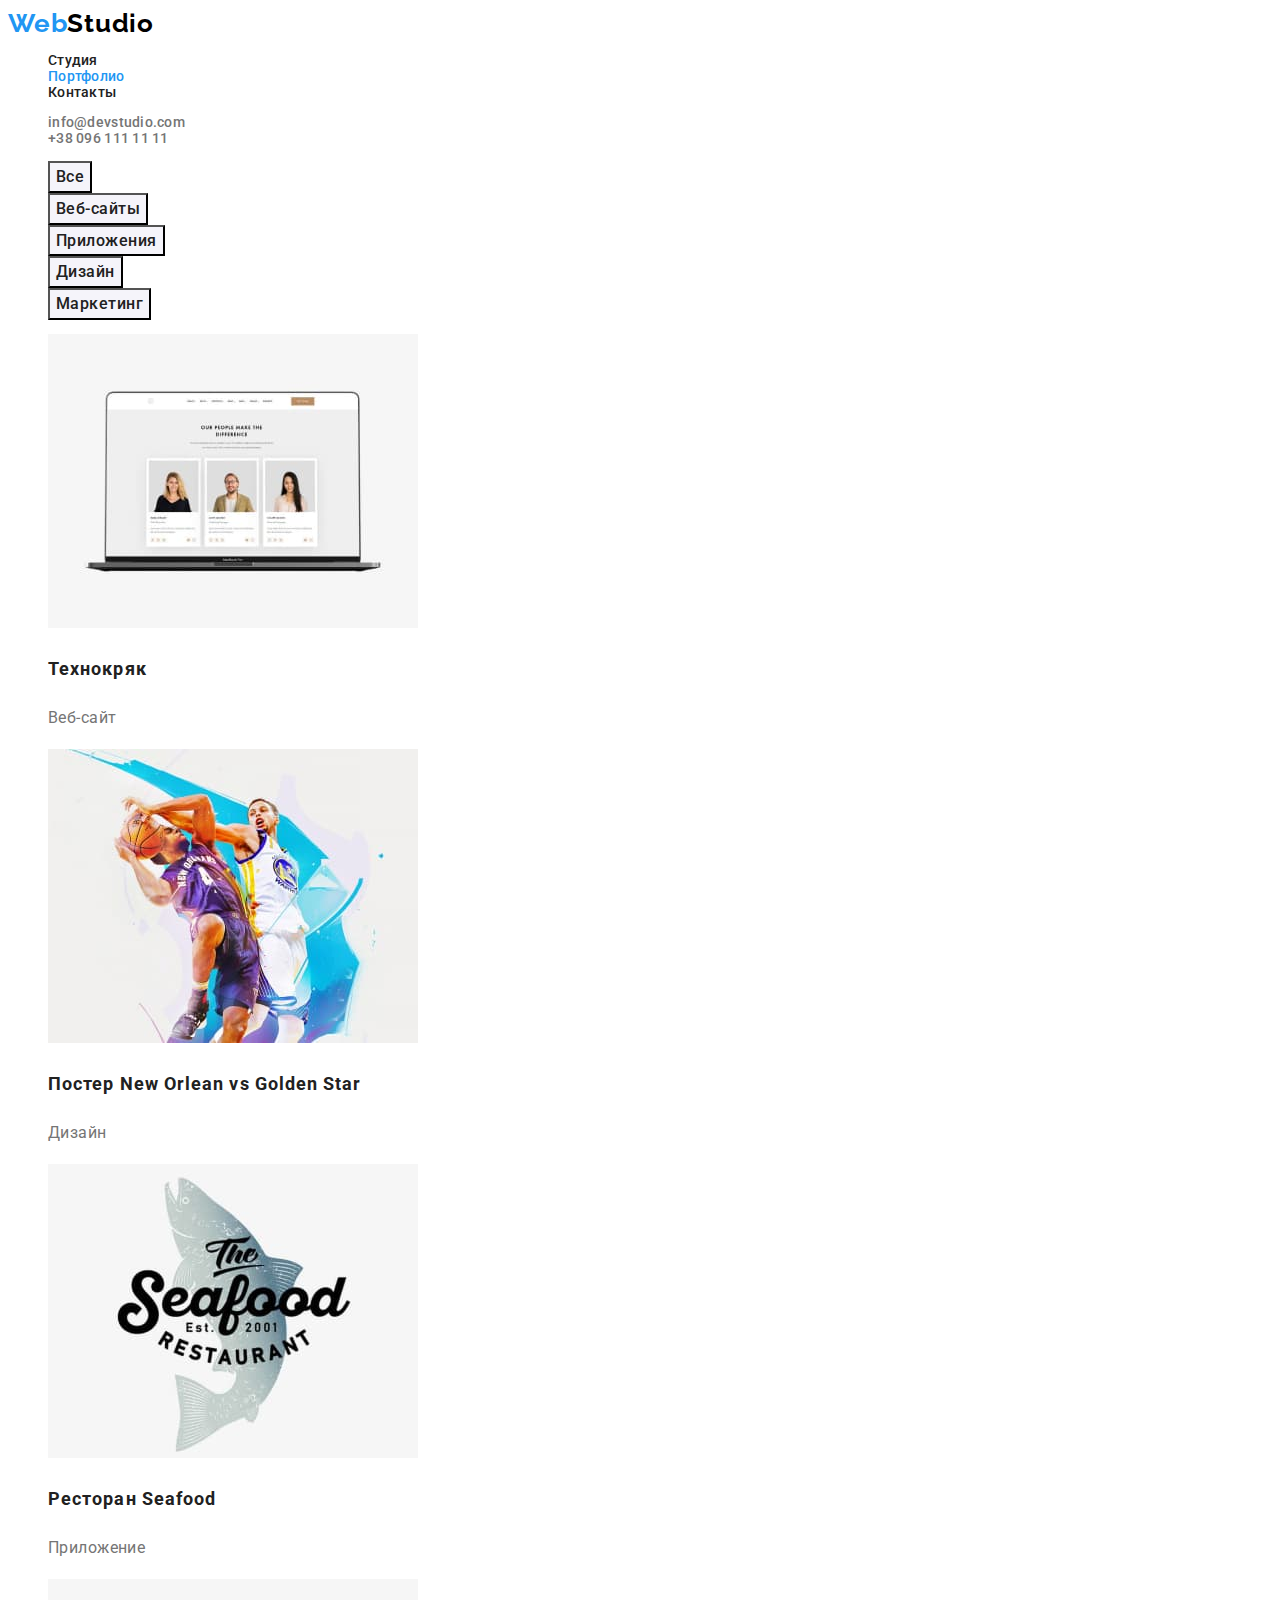
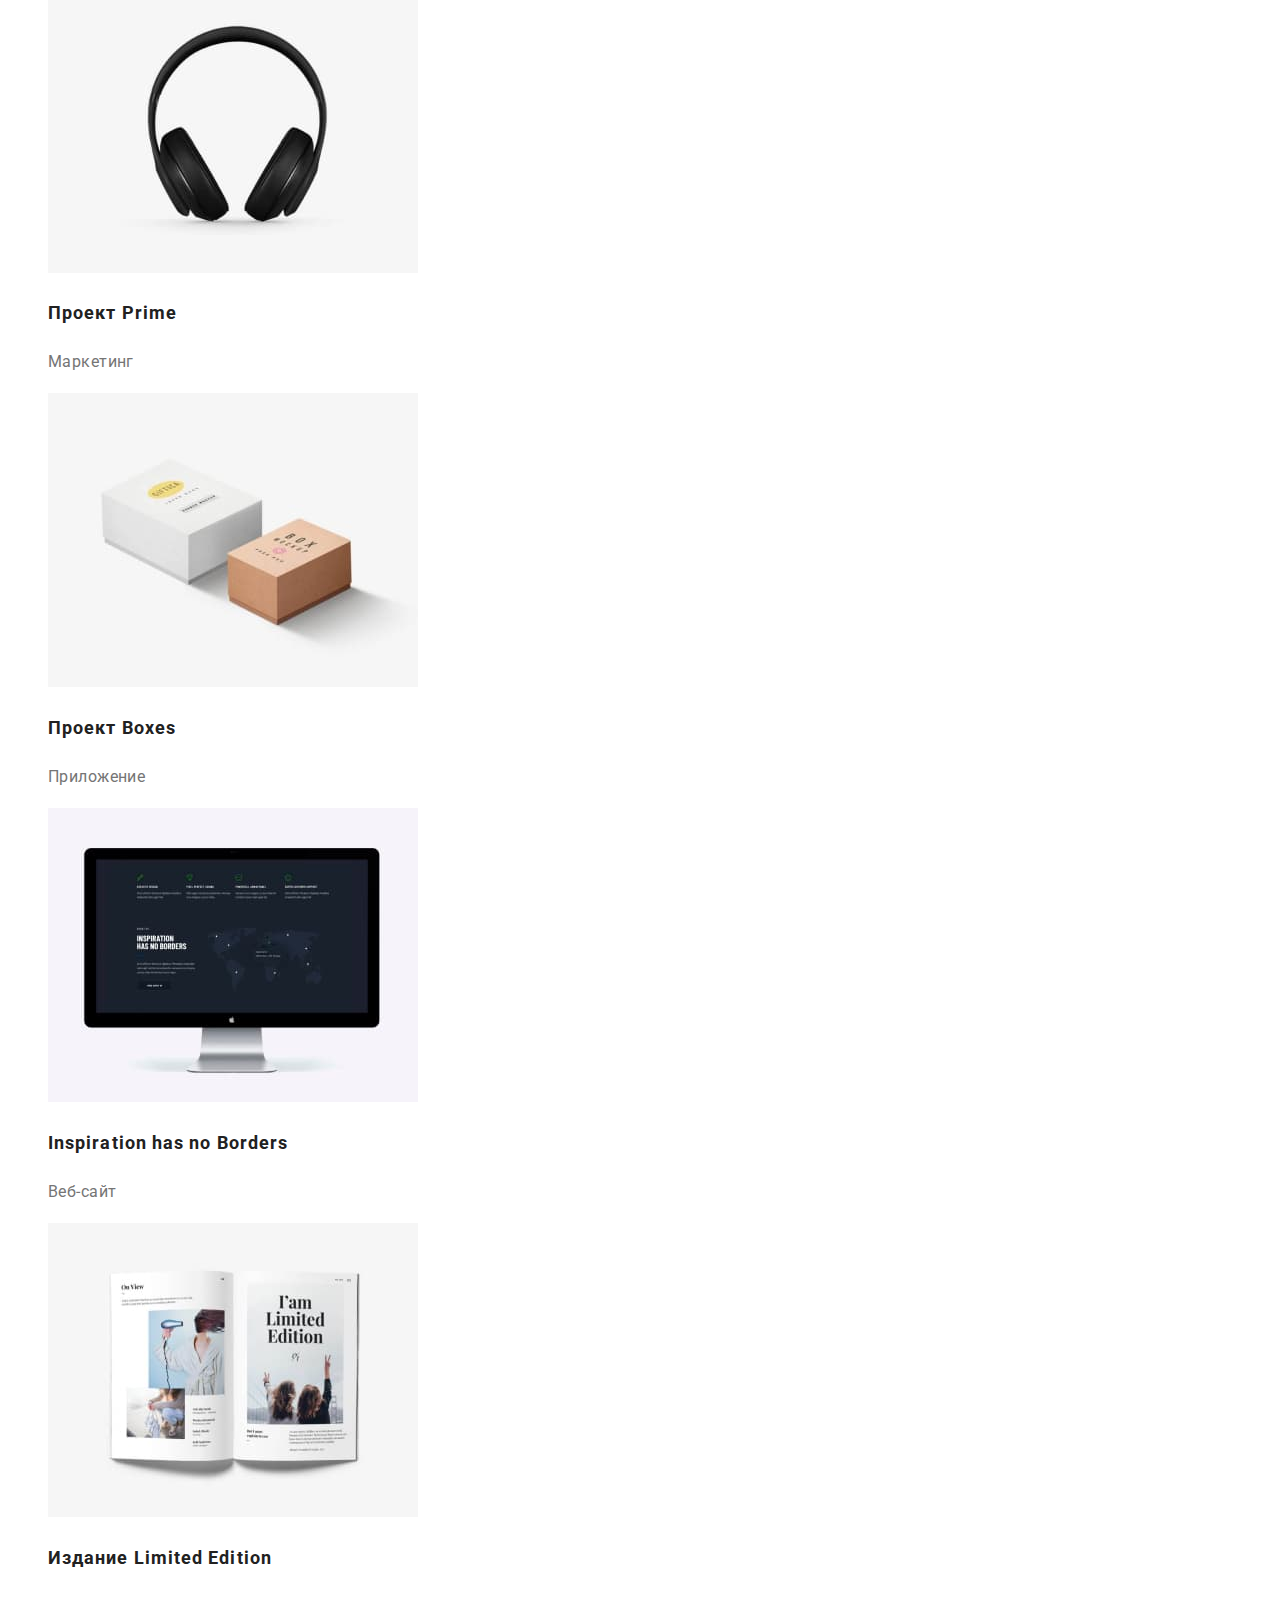
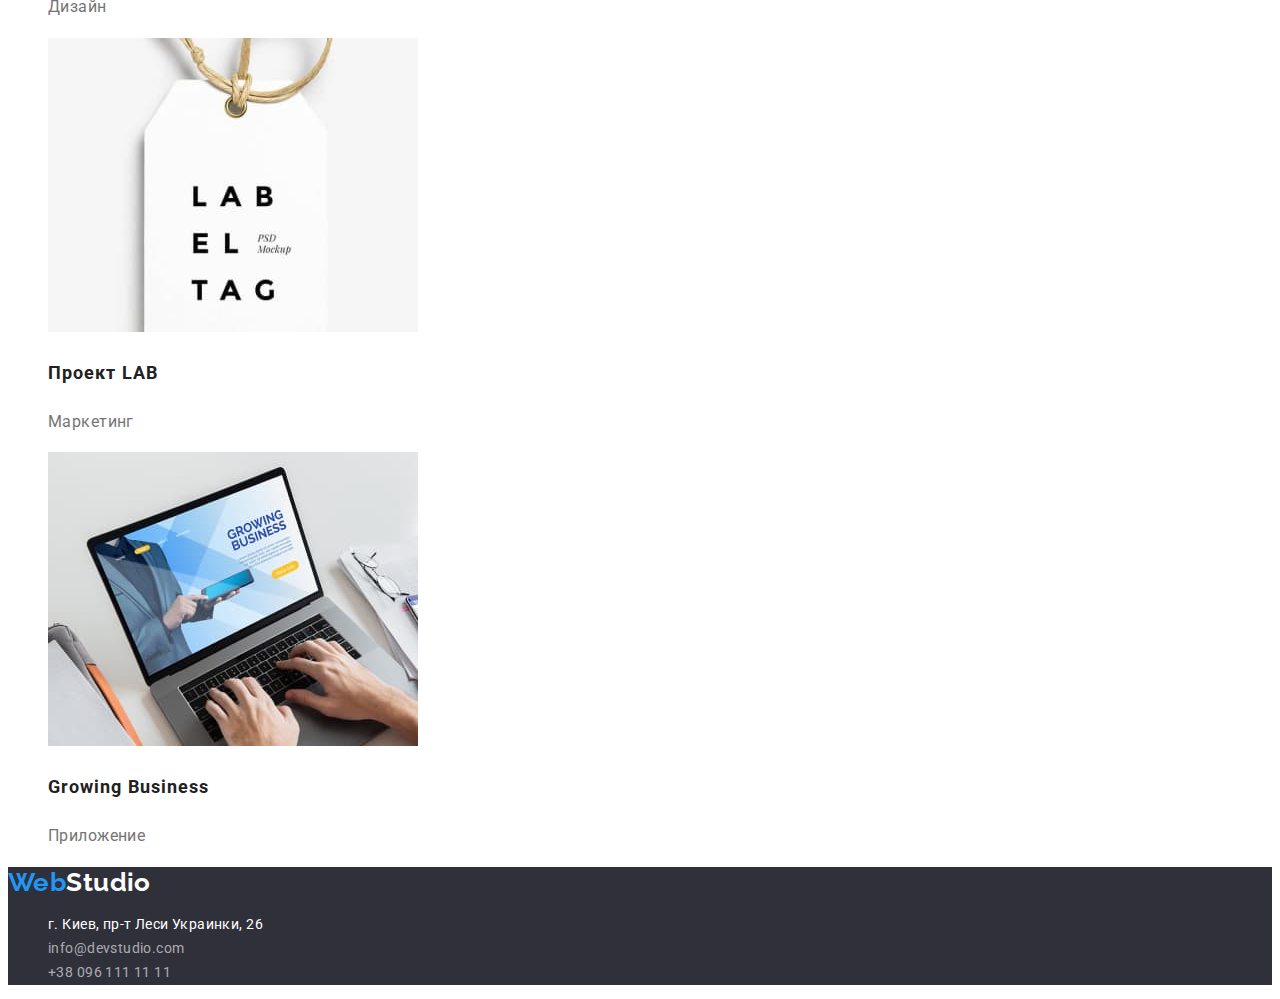
==== portfolio.html @ c8c266ef "Перенёс все файлы из папки goit-markup-hw-02" ====
<!DOCTYPE html>
<html lang="ru">
<head>
    <meta charset="UTF-8">
    <meta http-equiv="X-UA-Compatible" content="IE=edge">
    <meta name="viewport" content="width=device-width, initial-scale=1.0">
    <title>Document</title>

    <link href="https://fonts.googleapis.com/css2?family=Raleway:wght@700&family=Roboto:wght@400;500;700;900&display=swap"
        rel="stylesheet">
    <link rel="stylesheet" href="./css/styles.css">
</head>
<body>
    <!-- Шапка сайта -->
    <header class="header">
        <nav>
            <!-- Логотип -->
            <a lang="en" href="" class="header-logo link"><span>Web</span>Studio</a>
    
            <!-- Список ссылок на другие страницы проекта -->
            <ul class="site-nav list">
                <li><a href="./index.html" class="link">Студия</a></li>
                <li><a href="./portfolio.html" class="link current">Портфолио</a></li>
                <li><a href="" class="link">Контакты</a></li>
            </ul>
        </nav>
    
        <!-- Контактные данные -->
        <ul class="contact-nav list">
            <li><a href="mailto:info@devstudio.com" class="link">info@devstudio.com</a></li>
            <li><a href="tel:+380961111111" class="link">+38 096 111 11 11</a></li>
        </ul>
    </header>

    <!-- Основной контент страницы -->
    <main>
        <section class="portfolio">
            <h1 class="portfolio-title hidden">Портфолио</h1>
            
            <!-- Список кнопок-фильтров -->            
            <ul class="buttons-list list">
                <li><button type="button" class="button secondary">Все</button></li>
                <li><button type="button" class="button secondary">Веб-сайты</button></li>
                <li><button type="button" class="button secondary">Приложения</button></li>
                <li><button type="button" class="button secondary">Дизайн</button></li>
                <li><button type="button" class="button secondary">Маркетинг</button></li>
            </ul>
            
            <!-- Список примеров работ -->
            <ul class="portfolio-list list">
                <li>
                    <a href="" class="link">
                        <img width="370" height="294" src="./images/portfolio1.jpg" alt="Дизайн страницы с сотрудниками">
                        <h2 class="title">Технокряк</h2>
                        <p class="portfolio-description">Веб-сайт</p>
                    </a>
                </li>
                <li>
                    <a href="" class="link">
                        <img width="370" height="294" src="./images/portfolio2.jpg" alt="Два баскетболиста">
                        <h2 class="title">Постер <span lang="en">New Orlean vs Golden Star</span></h2>
                        <p class="portfolio-description">Дизайн</p>
                    </a>
                </li>
                <li>
                    <a href="" class="link">
                        <img width="370" height="294" src="./images/portfolio3.jpg" alt="Рыба и название ресторана">
                        <h2 class="title">Ресторан <span lang="en">Seafood</span></h2>
                        <p class="portfolio-description">Приложение</p>
                    </a>
                </li>
                <li>
                    <a href="" class="link">
                        <img width="370" height="294" src="./images/portfolio4.jpg" alt="Наушники">
                        <h2 class="title">Проект <span lang="en">Prime</span></h2>
                        <p class="portfolio-description">Маркетинг</p>
                    </a>
                </li>
                <li>
                    <a href="" class="link">
                        <img width="370" height="294" src="./images/portfolio5.jpg" alt="Две коробки">
                        <h2 class="title">Проект <span lang="en">Boxes</span></h2>
                        <p class="portfolio-description">Приложение</p>
                    </a>
                </li>
                <li>
                    <a href="" class="link">
                        <img width="370" height="294" src="./images/portfolio6.jpg" alt="Монитор с запущенным сайтом">
                        <h2 class="title" lang="en">Inspiration has no Borders</h2>
                        <p class="portfolio-description">Веб-сайт</p>
                    </a>
                </li>
                <li>
                    <a href="" class="link">
                        <img width="370" height="294" src="./images/portfolio7.jpg" alt="Книга">
                        <h2 class="title">Издание <span lang="en">Limited Edition</span></h2>
                        <p class="portfolio-description">Дизайн</p>
                    </a>
                </li>
                <li>
                    <a href="" class="link">
                        <img width="370" height="294" src="./images/portfolio8.jpg" alt="Бирка с надписью">
                        <h2 class="title">Проект <span lang="en">LAB</span></h2>
                        <p class="portfolio-description">Маркетинг</p>
                    </a>
                </li>
                <li>
                    <a href="" class="link">
                        <img width="370" height="294" src="./images/portfolio9.jpg" alt="Ноутбук с запущенным сайтом">
                        <h2 class="title" lang="en">Growing Business</h2>
                        <p class="portfolio-description">Приложение</p>
                    </a>
                </li>
            </ul>
        </section>              
    </main>

    <!-- Подвал страницы -->
    <footer class="footer">
        <!-- Логотип -->
        <a lang="en" href="" class="footer-logo link"><span>Web</span>Studio</a>
    
        <!-- Адрес компании -->
        <address class="address">
            <ul class="address-nav list">
                <li><a href="" class="link first">г. Киев, пр-т Леси Украинки, 26</a></li>
                <li><a href="mailto:info@devstudio.com" class="link second">info@devstudio.com</a></li>
                <li><a href="tel:+380961111111" class="link second">+38 096 111 11 11</a></li>
            </ul>
        </address>
    </footer>
    
</body>
</html>
---- css/styles.css ----
/* цвет основного текста #757575 */
/* цвет заголовков #212121 */
/* белый #FFFFFF */
/* акцент #2196F3 */
/* альтернативный цвет фона #F5F4FA */
/* цвет фона хедера #FFFFFF */
/* цвет фона футера #2F303A */
/* черный #000000 */
/* контакты в футере rgba(255, 255, 255, 0.6) */

:root {
  --primary-text-color: #757575;
  --title-text-color: #212121;
  --accent-color: #2196f3;
  --primary-white-color: #ffffff;
  --secondary-background-color: #f5f4fa;
  --footer-backgroud-color: #2f303a;
  --primary-black-color: #000000;
  --footer-contacts-color: rgba(255, 255, 255, 0.6);
}

/* Задаём основной цвет текста, фона и шрифт на странице */
body {
  color: var(--primary-text-color);
  background-color: var(--primary-white-color);

  font-family: Roboto, sans-serif;
  font-size: 14px;
  line-height: 1.71;
  letter-spacing: 0.03em;
}

/* ОФОРМЛЕНИЕ ХЕДЕРА */
.header {
  color: var(--title-text-color);

  font-weight: 500;
  font-size: 14px;
  line-height: 1.14;
  letter-spacing: 0.02em;
}

/* Логотип в хедере */
.header-logo {
  color: var(--primary-black-color);

  font-family: Raleway, sans-serif;
  font-weight: 700;
  font-size: 26px;
  line-height: 1.19;
  letter-spacing: 0.03em;
}
.header-logo > span {
  color: var(--accent-color);
}

/* Меню навигации и контактов */
.site-nav .link {
  color: var(--title-text-color);
}

.contact-nav .link {
  color: var(--primary-text-color);
}

.site-nav .link:hover,
.site-nav .link:focus,
.contact-nav .link:hover,
.contact-nav .link:focus {
  color: var(--accent-color);
}

.site-nav .link.current {
  color: var(--accent-color);
}

/* Убираем подчёркивания и точки списка */
.link {
  text-decoration: none;
}
.list {
  list-style: none;
}

/* ОФОРМЛЕНИЕ МЭЙНА */
/* основной заголовок страницы */
.hero {
  background-color: var(--footer-backgroud-color);
}

.hero-title {
  color: var(--primary-white-color);

  font-weight: 900;
  font-size: 44px;
  line-height: 1.36;
  text-align: center;
  text-transform: uppercase;
  letter-spacing: 0.06em;
}

.hidden {
  display: none;
}

/* Наши особенности, примеры, пиццамейкеры, портфолио */
.features-list .title {
  text-transform: uppercase;
}

.features-list .title {
  font-size: 14px;
  line-height: 1.14;
}

.team-list .title {
  font-weight: 500;
  font-size: 16px;
  line-height: 1.19;
}

.team {
  background-color: var(--secondary-background-color);
}

.team-list p {
  font-size: 16px;
  line-height: 1.19;
}

.portfolio-list .title {
  font-size: 18px;
  line-height: 2;
  letter-spacing: 0.06em;
}

.portfolio-description {
  color: var(--primary-text-color);

  font-size: 16px;
  line-height: 1.87;
}

/* Заголовки */
.title {
  color: var(--title-text-color);

  font-weight: 700;
  font-size: 36px;
  line-height: 1.17;
}
.examples-title,
.team-title {
  text-align: center;
}

/* Кнопки */
.button {
  font-family: Roboto, sans-serif;
  text-align: center;
  cursor: pointer;
}

.button.primary {
  color: var(--primary-white-color);
  background-color: var(--accent-color);

  font-weight: 700;
  font-size: 16px;
  line-height: 1.87;

  display: flex;
  align-items: center;
  letter-spacing: 0.06em;
}

.button.secondary {
  color: var(--title-text-color);
  background-color: var(--secondary-background-color);

  font-weight: 500;
  font-size: 16px;
  line-height: 1.62;

  letter-spacing: 0.03em;
}

.button.secondary:hover,
.button.secondary:focus {
  color: var(--primary-white-color);
  background-color: var(--accent-color);
}

/* ОФОРМЛЕНИЕ ФУТЕРА */
.footer {
  background-color: var(--footer-backgroud-color);
}

.address {
  font-style: normal;
}

/* Логотип в футере*/
.footer-logo {
  color: var(--primary-white-color);

  font-family: Raleway, sans-serif;
  font-weight: 700;
  font-size: 26px;
  line-height: 1.19;
}

.footer-logo > span {
  color: var(--accent-color);
}

/* Контактные данные в футере */
.link.first {
  color: var(--primary-white-color);
}

.link.second {
  color: var(--footer-contacts-color);
}

.link.first:hover,
.link.first:focus,
.link.second:hover,
.link.second:focus {
  color: var(--accent-color);
}
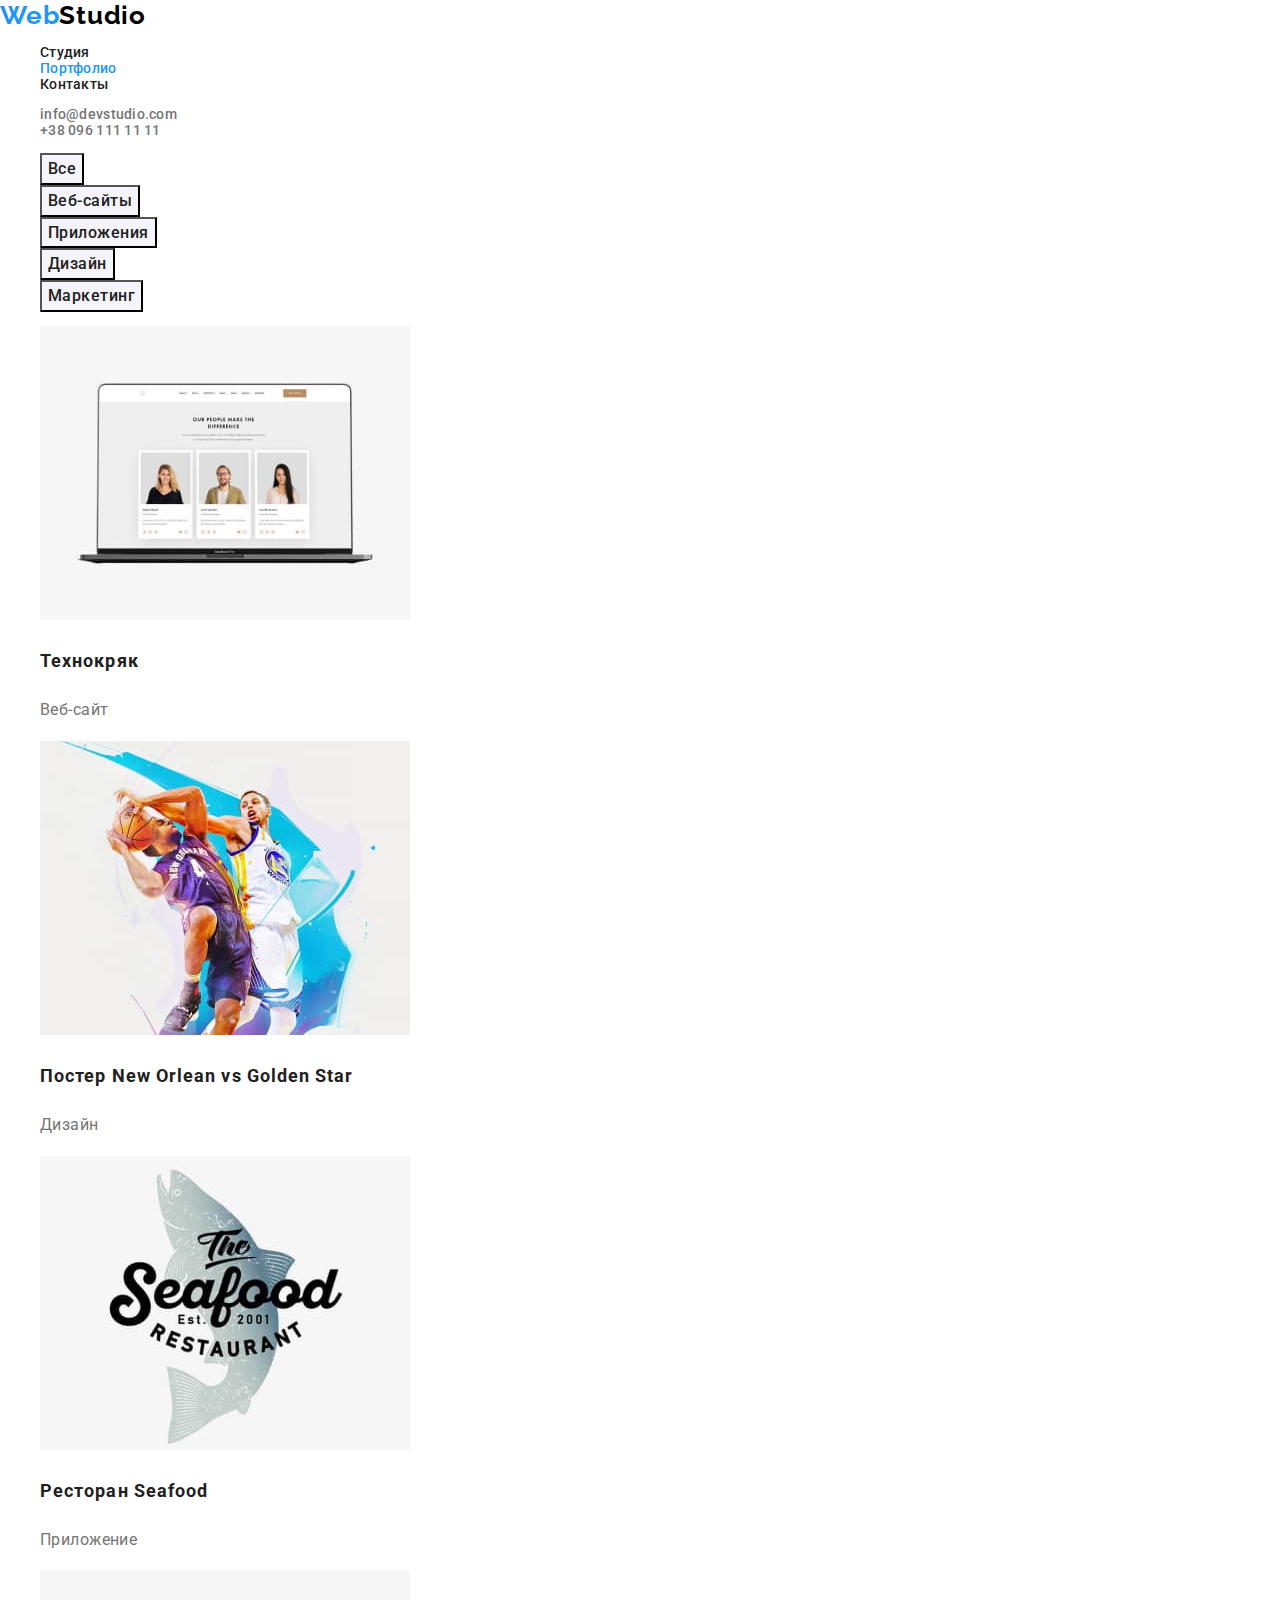
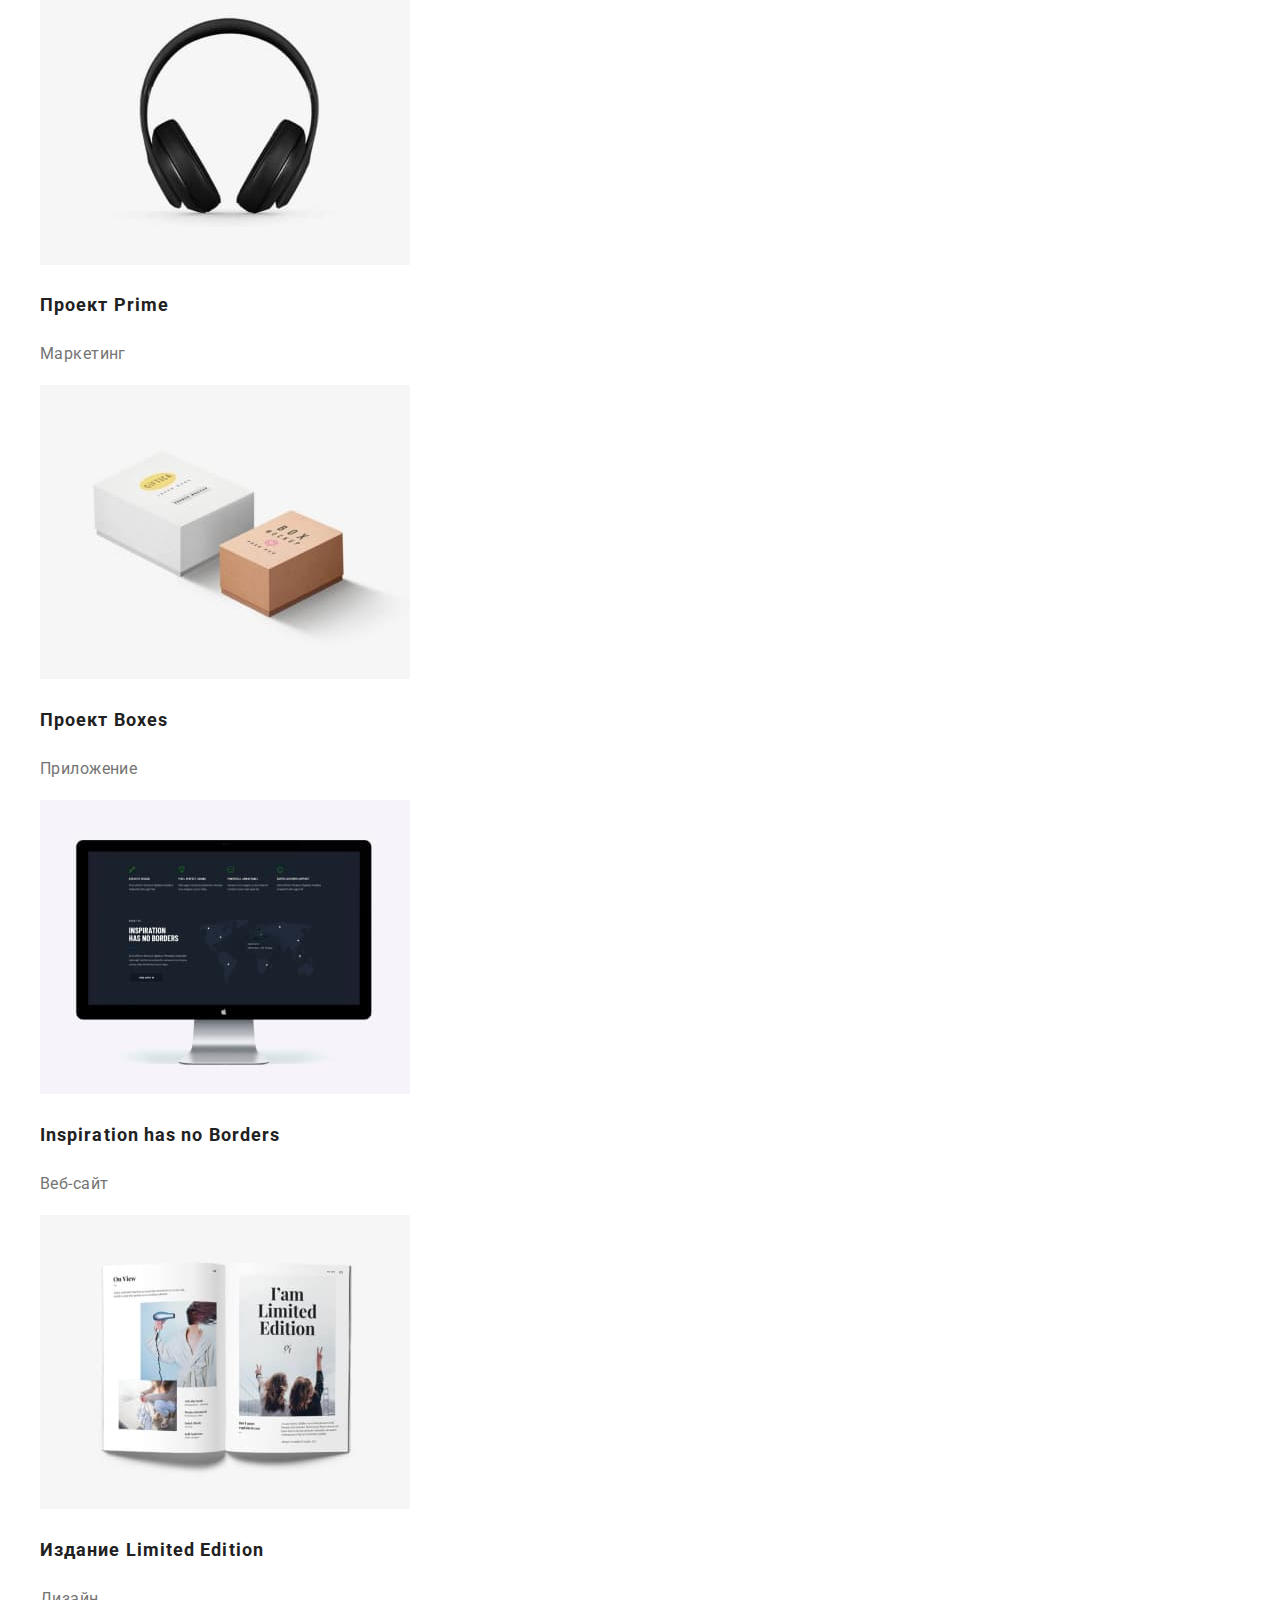
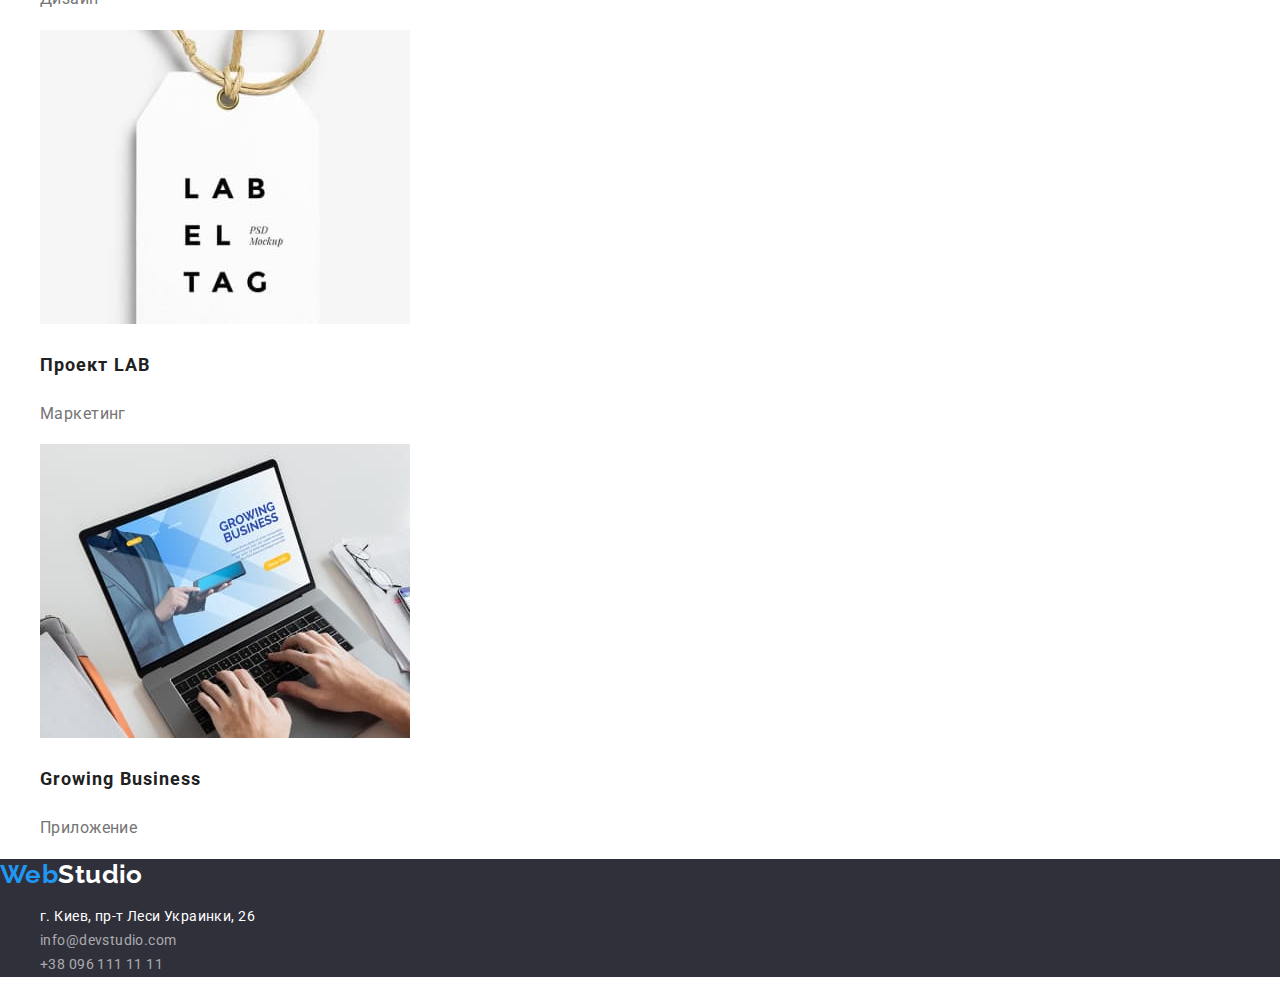
==== commit abbc633b: "Подключает нормализатор стилей на все страницы" ====
--- a/portfolio.html
+++ b/portfolio.html
@@ -6,8 +6,13 @@
     <meta name="viewport" content="width=device-width, initial-scale=1.0">
     <title>Document</title>
 
+    <link rel="preconnect" href="https://fonts.googleapis.com">
+    <link rel="preconnect" href="https://fonts.gstatic.com" crossorigin>
     <link href="https://fonts.googleapis.com/css2?family=Raleway:wght@700&family=Roboto:wght@400;500;700;900&display=swap"
         rel="stylesheet">
+    
+    <link rel="stylesheet" href="https://cdnjs.cloudflare.com/ajax/libs/modern-normalize/1.1.0/modern-normalize.min.css">
+    
     <link rel="stylesheet" href="./css/styles.css">
 </head>
 <body>
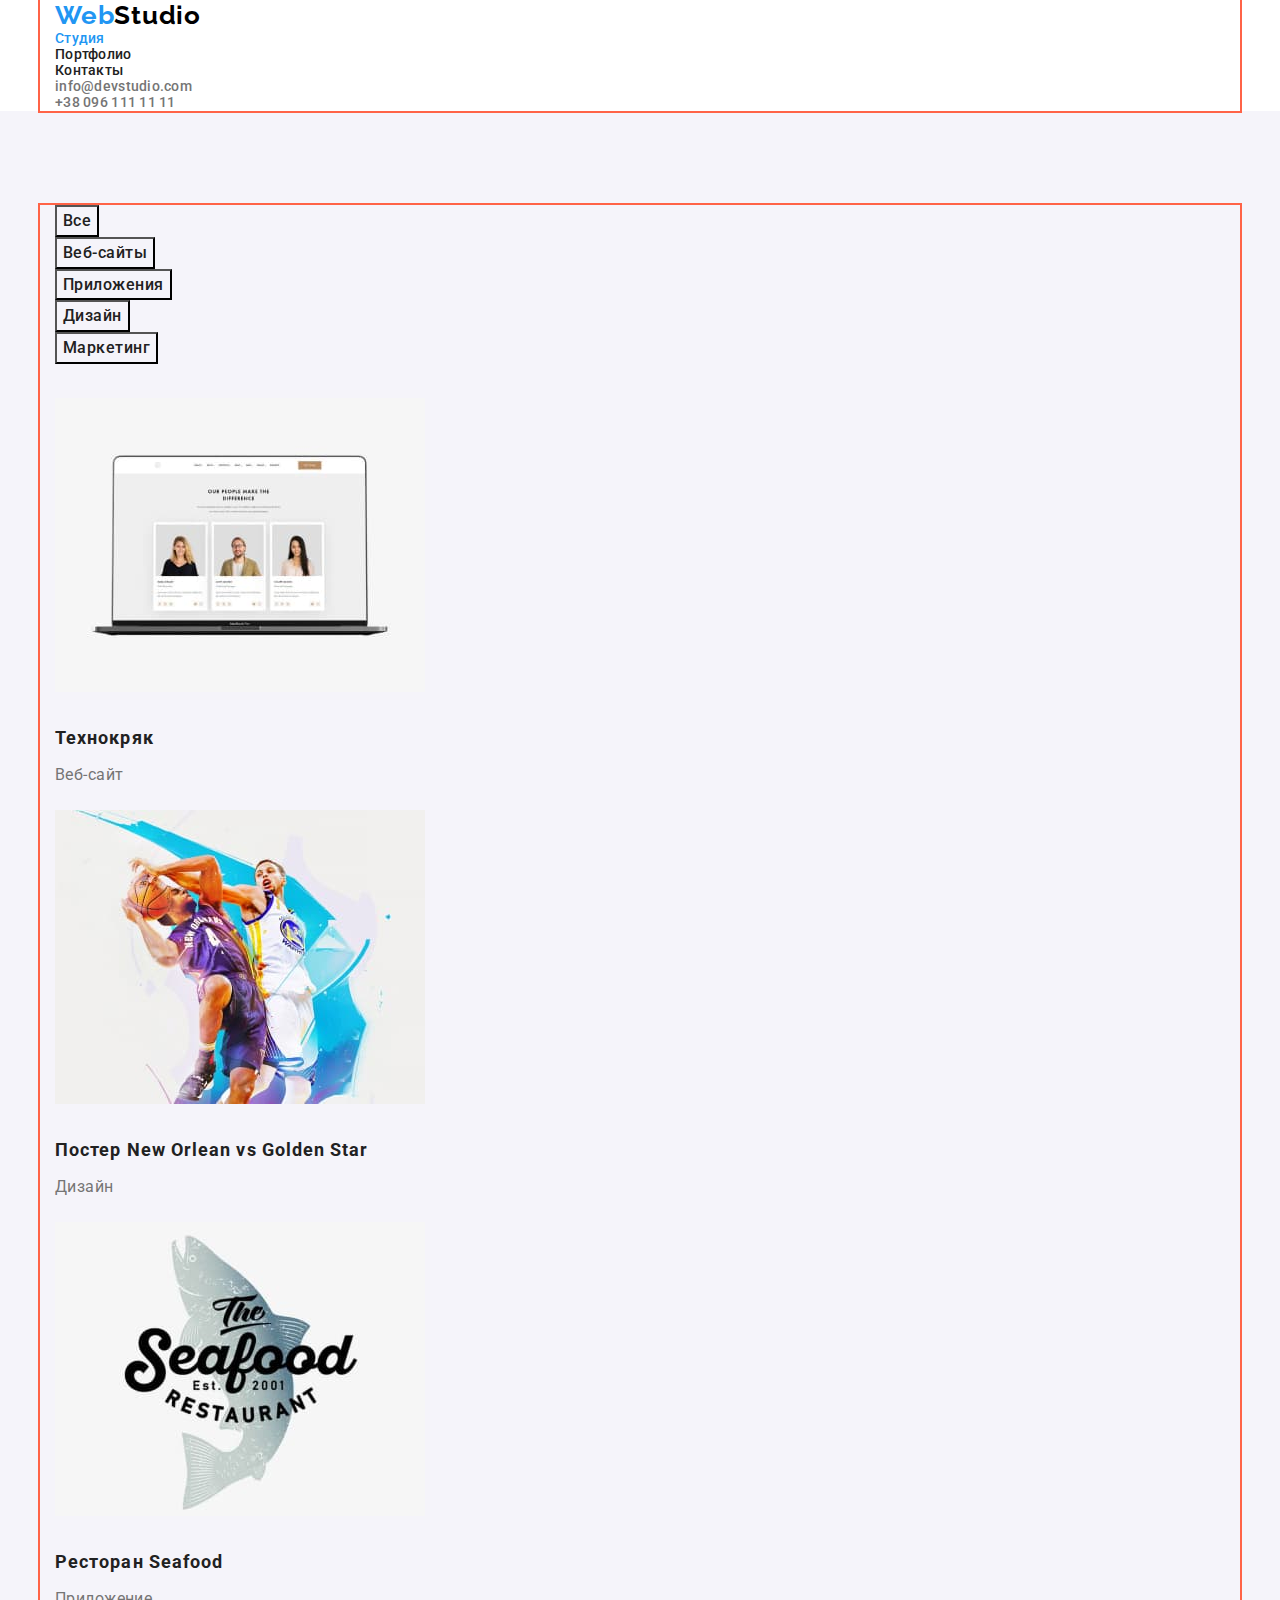
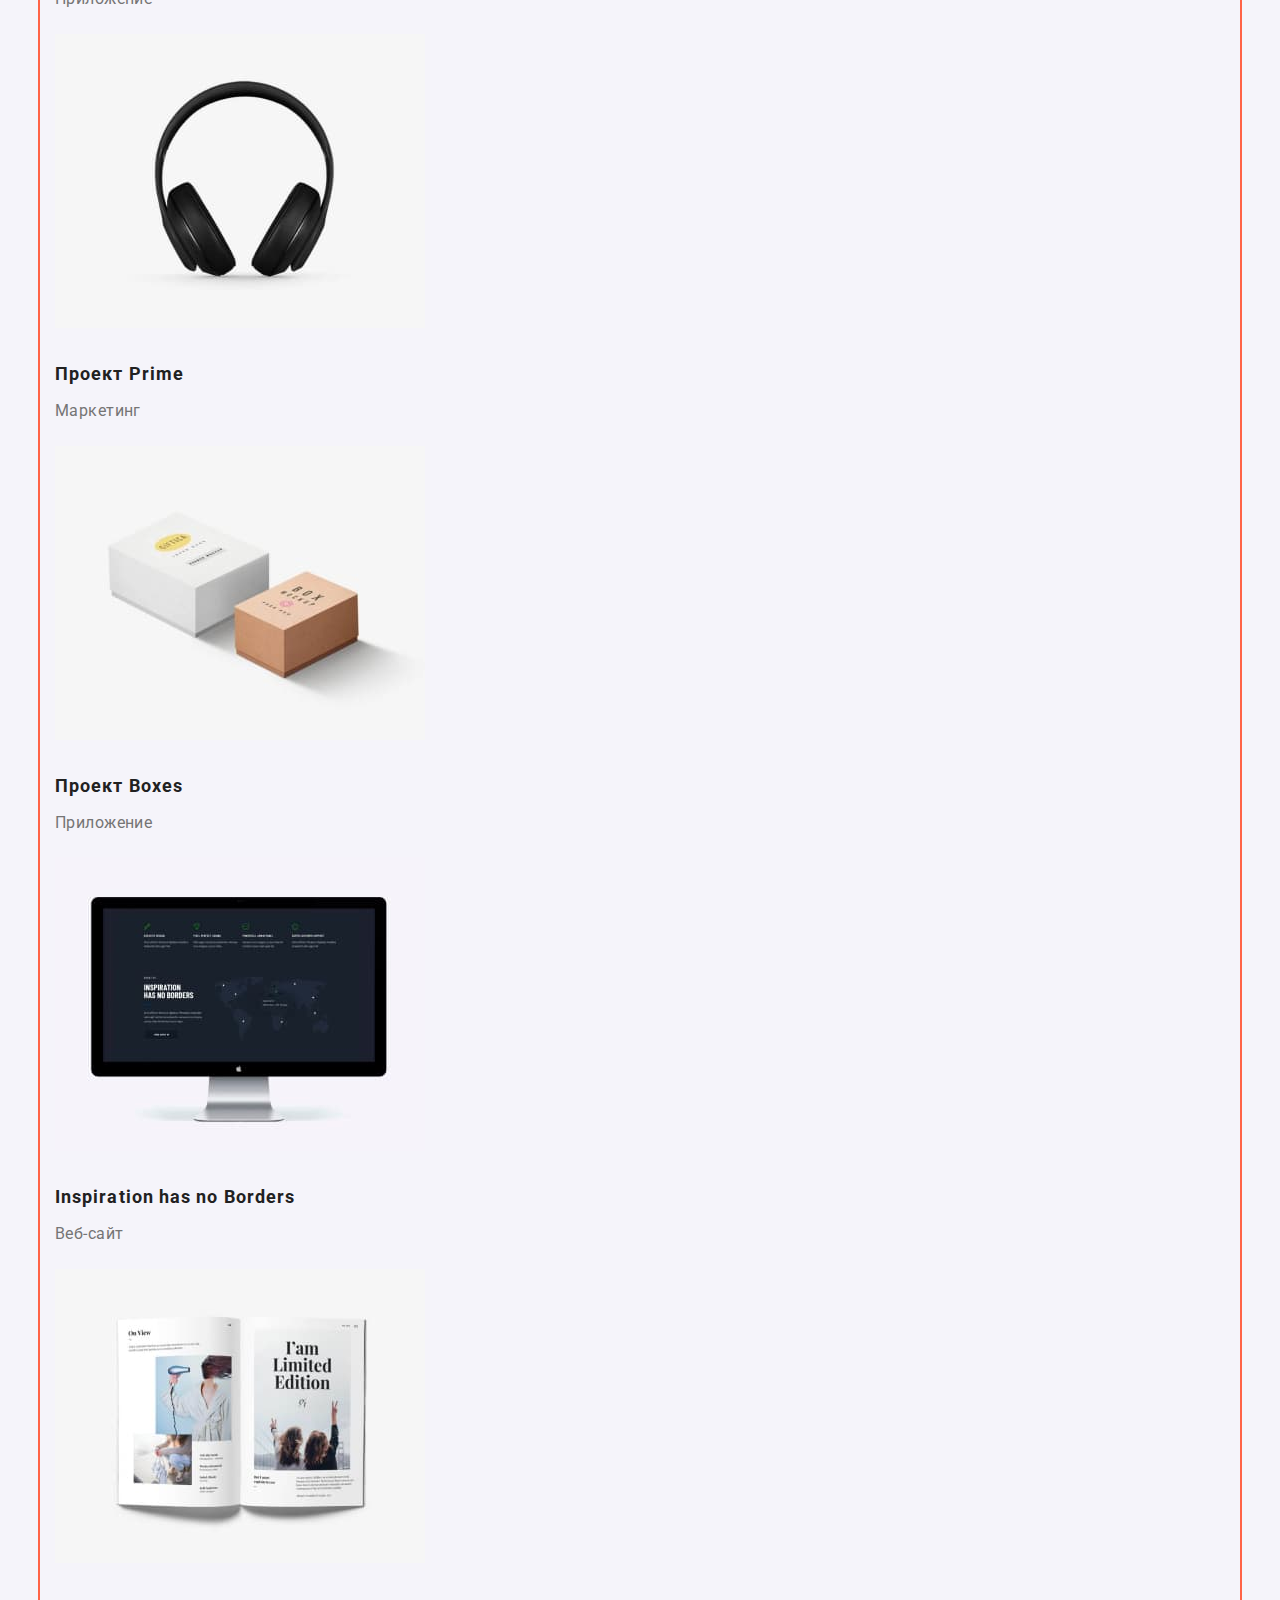
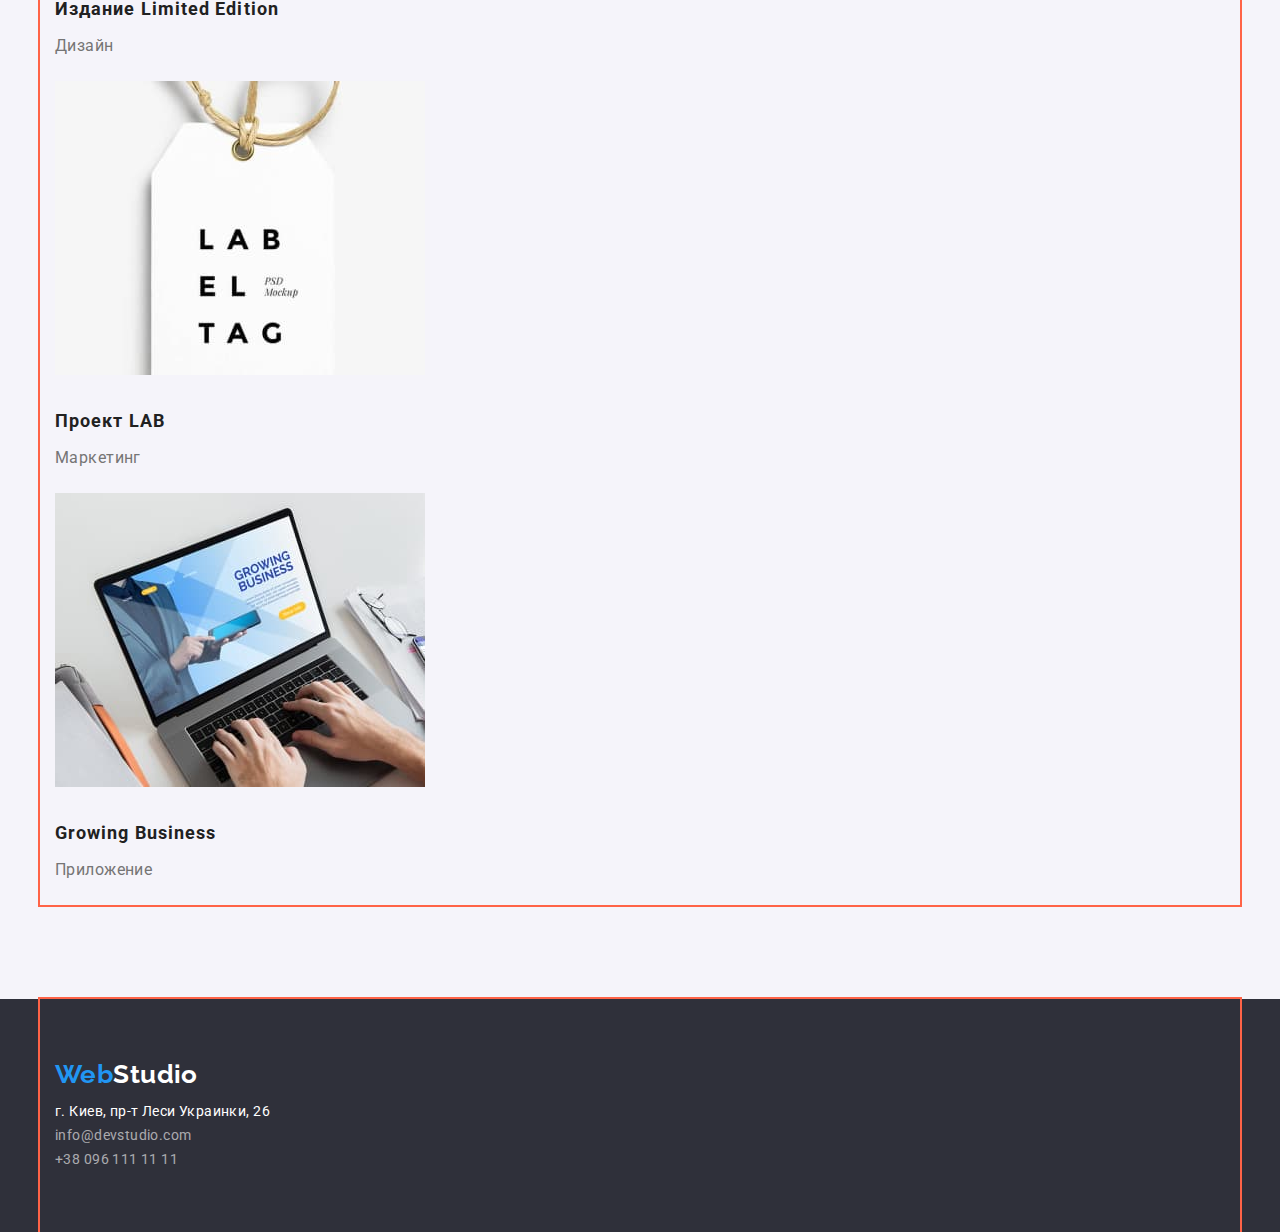
==== commit edc18a11: "Добавляет блочную разметку в portfolio.html" ====
--- a/portfolio.html
+++ b/portfolio.html
@@ -18,121 +18,127 @@
 <body>
     <!-- Шапка сайта -->
     <header class="header">
-        <nav>
-            <!-- Логотип -->
-            <a lang="en" href="" class="header-logo link"><span>Web</span>Studio</a>
+        <div class="container">
+            <nav>
+                <!-- Логотип -->
+                <a lang="en" href="" class="header-logo link"><span>Web</span>Studio</a>
     
-            <!-- Список ссылок на другие страницы проекта -->
-            <ul class="site-nav list">
-                <li><a href="./index.html" class="link">Студия</a></li>
-                <li><a href="./portfolio.html" class="link current">Портфолио</a></li>
-                <li><a href="" class="link">Контакты</a></li>
+                <!-- Список ссылок на другие страницы проекта -->
+                <ul class="site-nav list">
+                    <li><a href="./index.html" class="link current">Студия</a></li>
+                    <li><a href="./portfolio.html" class="link">Портфолио</a></li>
+                    <li><a href="" class="link">Контакты</a></li>
+                </ul>
+            </nav>
+    
+            <!-- Контактные данные -->
+            <ul class="contact-nav list">
+                <li><a href="mailto:info@devstudio.com" class="link">info@devstudio.com</a></li>
+                <li><a href="tel:+380961111111" class="link">+38 096 111 11 11</a></li>
             </ul>
-        </nav>
-    
-        <!-- Контактные данные -->
-        <ul class="contact-nav list">
-            <li><a href="mailto:info@devstudio.com" class="link">info@devstudio.com</a></li>
-            <li><a href="tel:+380961111111" class="link">+38 096 111 11 11</a></li>
-        </ul>
+        </div>
     </header>
 
     <!-- Основной контент страницы -->
     <main>
-        <section class="portfolio">
-            <h1 class="portfolio-title hidden">Портфолио</h1>
-            
-            <!-- Список кнопок-фильтров -->            
-            <ul class="buttons-list list">
-                <li><button type="button" class="button secondary">Все</button></li>
-                <li><button type="button" class="button secondary">Веб-сайты</button></li>
-                <li><button type="button" class="button secondary">Приложения</button></li>
-                <li><button type="button" class="button secondary">Дизайн</button></li>
-                <li><button type="button" class="button secondary">Маркетинг</button></li>
-            </ul>
-            
-            <!-- Список примеров работ -->
-            <ul class="portfolio-list list">
-                <li>
-                    <a href="" class="link">
-                        <img width="370" height="294" src="./images/portfolio1.jpg" alt="Дизайн страницы с сотрудниками">
-                        <h2 class="title">Технокряк</h2>
-                        <p class="portfolio-description">Веб-сайт</p>
-                    </a>
-                </li>
-                <li>
-                    <a href="" class="link">
-                        <img width="370" height="294" src="./images/portfolio2.jpg" alt="Два баскетболиста">
-                        <h2 class="title">Постер <span lang="en">New Orlean vs Golden Star</span></h2>
-                        <p class="portfolio-description">Дизайн</p>
-                    </a>
-                </li>
-                <li>
-                    <a href="" class="link">
-                        <img width="370" height="294" src="./images/portfolio3.jpg" alt="Рыба и название ресторана">
-                        <h2 class="title">Ресторан <span lang="en">Seafood</span></h2>
-                        <p class="portfolio-description">Приложение</p>
-                    </a>
-                </li>
-                <li>
-                    <a href="" class="link">
-                        <img width="370" height="294" src="./images/portfolio4.jpg" alt="Наушники">
-                        <h2 class="title">Проект <span lang="en">Prime</span></h2>
-                        <p class="portfolio-description">Маркетинг</p>
-                    </a>
-                </li>
-                <li>
-                    <a href="" class="link">
-                        <img width="370" height="294" src="./images/portfolio5.jpg" alt="Две коробки">
-                        <h2 class="title">Проект <span lang="en">Boxes</span></h2>
-                        <p class="portfolio-description">Приложение</p>
-                    </a>
-                </li>
-                <li>
-                    <a href="" class="link">
-                        <img width="370" height="294" src="./images/portfolio6.jpg" alt="Монитор с запущенным сайтом">
-                        <h2 class="title" lang="en">Inspiration has no Borders</h2>
-                        <p class="portfolio-description">Веб-сайт</p>
-                    </a>
-                </li>
-                <li>
-                    <a href="" class="link">
-                        <img width="370" height="294" src="./images/portfolio7.jpg" alt="Книга">
-                        <h2 class="title">Издание <span lang="en">Limited Edition</span></h2>
-                        <p class="portfolio-description">Дизайн</p>
-                    </a>
-                </li>
-                <li>
-                    <a href="" class="link">
-                        <img width="370" height="294" src="./images/portfolio8.jpg" alt="Бирка с надписью">
-                        <h2 class="title">Проект <span lang="en">LAB</span></h2>
-                        <p class="portfolio-description">Маркетинг</p>
-                    </a>
-                </li>
-                <li>
-                    <a href="" class="link">
-                        <img width="370" height="294" src="./images/portfolio9.jpg" alt="Ноутбук с запущенным сайтом">
-                        <h2 class="title" lang="en">Growing Business</h2>
-                        <p class="portfolio-description">Приложение</p>
-                    </a>
-                </li>
-            </ul>
+        <section class="section">
+            <div class="container">
+                <h1 class="portfolio-title hidden">Портфолио</h1>
+                
+                <!-- Список кнопок-фильтров -->
+                <ul class="buttons-list list">
+                    <li><button type="button" class="button secondary">Все</button></li>
+                    <li><button type="button" class="button secondary">Веб-сайты</button></li>
+                    <li><button type="button" class="button secondary">Приложения</button></li>
+                    <li><button type="button" class="button secondary">Дизайн</button></li>
+                    <li><button type="button" class="button secondary">Маркетинг</button></li>
+                </ul>
+                
+                <!-- Список примеров работ -->
+                <ul class="portfolio-list list">
+                    <li>
+                        <a href="" class="link">
+                            <img width="370" height="294" src="./images/portfolio1.jpg" alt="Дизайн страницы с сотрудниками">
+                            <h2 class="title">Технокряк</h2>
+                            <p class="portfolio-description">Веб-сайт</p>
+                        </a>
+                    </li>
+                    <li>
+                        <a href="" class="link">
+                            <img width="370" height="294" src="./images/portfolio2.jpg" alt="Два баскетболиста">
+                            <h2 class="title">Постер <span lang="en">New Orlean vs Golden Star</span></h2>
+                            <p class="portfolio-description">Дизайн</p>
+                        </a>
+                    </li>
+                    <li>
+                        <a href="" class="link">
+                            <img width="370" height="294" src="./images/portfolio3.jpg" alt="Рыба и название ресторана">
+                            <h2 class="title">Ресторан <span lang="en">Seafood</span></h2>
+                            <p class="portfolio-description">Приложение</p>
+                        </a>
+                    </li>
+                    <li>
+                        <a href="" class="link">
+                            <img width="370" height="294" src="./images/portfolio4.jpg" alt="Наушники">
+                            <h2 class="title">Проект <span lang="en">Prime</span></h2>
+                            <p class="portfolio-description">Маркетинг</p>
+                        </a>
+                    </li>
+                    <li>
+                        <a href="" class="link">
+                            <img width="370" height="294" src="./images/portfolio5.jpg" alt="Две коробки">
+                            <h2 class="title">Проект <span lang="en">Boxes</span></h2>
+                            <p class="portfolio-description">Приложение</p>
+                        </a>
+                    </li>
+                    <li>
+                        <a href="" class="link">
+                            <img width="370" height="294" src="./images/portfolio6.jpg" alt="Монитор с запущенным сайтом">
+                            <h2 class="title" lang="en">Inspiration has no Borders</h2>
+                            <p class="portfolio-description">Веб-сайт</p>
+                        </a>
+                    </li>
+                    <li>
+                        <a href="" class="link">
+                            <img width="370" height="294" src="./images/portfolio7.jpg" alt="Книга">
+                            <h2 class="title">Издание <span lang="en">Limited Edition</span></h2>
+                            <p class="portfolio-description">Дизайн</p>
+                        </a>
+                    </li>
+                    <li>
+                        <a href="" class="link">
+                            <img width="370" height="294" src="./images/portfolio8.jpg" alt="Бирка с надписью">
+                            <h2 class="title">Проект <span lang="en">LAB</span></h2>
+                            <p class="portfolio-description">Маркетинг</p>
+                        </a>
+                    </li>
+                    <li>
+                        <a href="" class="link">
+                            <img width="370" height="294" src="./images/portfolio9.jpg" alt="Ноутбук с запущенным сайтом">
+                            <h2 class="title" lang="en">Growing Business</h2>
+                            <p class="portfolio-description">Приложение</p>
+                        </a>
+                    </li>
+                </ul>
+            </div>
         </section>              
     </main>
 
     <!-- Подвал страницы -->
     <footer class="footer">
-        <!-- Логотип -->
-        <a lang="en" href="" class="footer-logo link"><span>Web</span>Studio</a>
+        <div class="container">
+            <!-- Логотип -->
+            <a lang="en" href="" class="footer-logo link"><span>Web</span>Studio</a>
     
-        <!-- Адрес компании -->
-        <address class="address">
-            <ul class="address-nav list">
-                <li><a href="" class="link first">г. Киев, пр-т Леси Украинки, 26</a></li>
-                <li><a href="mailto:info@devstudio.com" class="link second">info@devstudio.com</a></li>
-                <li><a href="tel:+380961111111" class="link second">+38 096 111 11 11</a></li>
-            </ul>
-        </address>
+            <!-- Адрес компании -->
+            <address class="address">
+                <ul class="address-nav list">
+                    <li><a href="" class="link first">г. Киев, пр-т Леси Украинки, 26</a></li>
+                    <li><a href="mailto:info@devstudio.com" class="link second">info@devstudio.com</a></li>
+                    <li><a href="tel:+380961111111" class="link second">+38 096 111 11 11</a></li>
+                </ul>
+            </address>
+        </div>
     </footer>
     
 </body>
--- a/css/styles.css
+++ b/css/styles.css
@@ -30,6 +30,15 @@
   letter-spacing: 0.03em;
 }
 
+.container {
+  margin-left: auto;
+  margin-right: auto;
+  width: 1200px;
+  padding-left: 15px;
+  padding-right: 15px;
+  outline: 2px solid tomato;
+}
+
 /* ОФОРМЛЕНИЕ ХЕДЕРА */
 .header {
   color: var(--title-text-color);
@@ -74,67 +83,119 @@
   color: var(--accent-color);
 }
 
-/* Убираем подчёркивания и точки списка */
-.link {
-  text-decoration: none;
-}
-.list {
-  list-style: none;
-}
-
 /* ОФОРМЛЕНИЕ МЭЙНА */
 /* основной заголовок страницы */
 .hero {
   background-color: var(--footer-backgroud-color);
+  text-align: center;
 }
 
 .hero-title {
+  margin-top: 0;
+  margin-bottom: 0;
+
   color: var(--primary-white-color);
 
   font-weight: 900;
   font-size: 44px;
   line-height: 1.36;
-  text-align: center;
   text-transform: uppercase;
   letter-spacing: 0.06em;
 }
 
 .hidden {
   display: none;
+}
+
+.section {
+  padding-top: 94px;
+  padding-bottom: 94px;
+}
+.section:last-child {
+  background-color: var(--secondary-background-color);
+}
+
+.section-no-padding {
+  padding-top: 0;
+  padding-bottom: 0;
+}
+
+/* Убираем подчёркивания и точки списка, задаём глобальные значения классов */
+.link {
+  text-decoration: none;
+}
+.list {
+  margin: 0;
+  padding: 0;
+  list-style: none;
 }
 
 /* Наши особенности, примеры, пиццамейкеры, портфолио */
 .features-list .title {
   text-transform: uppercase;
-}
-
-.features-list .title {
+  margin-top: 0;
+  margin-bottom: 0;
+
   font-size: 14px;
   line-height: 1.14;
 }
 
+.features-list p {
+  margin-top: 10px;
+  margin-bottom: 0;
+}
+
+.examples-title {
+  margin-top: 0;
+  margin-bottom: 0;
+}
+
+.examples-list {
+  margin-top: 50px;
+}
+
+.team-title {
+  margin-top: 0;
+  margin-bottom: 0;
+  padding-top: 94px;
+}
+
+.team-list {
+  margin-top: 50px;
+}
+
 .team-list .title {
   font-weight: 500;
   font-size: 16px;
   line-height: 1.19;
-}
-
-.team {
-  background-color: var(--secondary-background-color);
+  margin-top: 30px;
+  margin-bottom: 0;
 }
 
 .team-list p {
   font-size: 16px;
   line-height: 1.19;
+  margin-top: 10px;
+  margin-bottom: 0px;
+  padding-bottom: 30px;
+}
+
+.portfolio-list {
+  margin-top: 34px;
 }
 
 .portfolio-list .title {
+  margin-top: 20px;
+  margin-bottom: 0;
   font-size: 18px;
   line-height: 2;
   letter-spacing: 0.06em;
 }
 
 .portfolio-description {
+  margin-top: 4px;
+  margin-bottom: 0;
+  padding-bottom: 20px;
   color: var(--primary-text-color);
 
   font-size: 16px;
@@ -157,11 +218,13 @@
 /* Кнопки */
 .button {
   font-family: Roboto, sans-serif;
-  text-align: center;
   cursor: pointer;
 }
 
 .button.primary {
+  margin-top: 30px;
+  display: inline-block;
+
   color: var(--primary-white-color);
   background-color: var(--accent-color);
 
@@ -169,7 +232,6 @@
   font-size: 16px;
   line-height: 1.87;
 
-  display: flex;
   align-items: center;
   letter-spacing: 0.06em;
 }
@@ -202,6 +264,9 @@
 
 /* Логотип в футере*/
 .footer-logo {
+  padding-top: 60px;
+  display: block;
+
   color: var(--primary-white-color);
 
   font-family: Raleway, sans-serif;
@@ -215,6 +280,10 @@
 }
 
 /* Контактные данные в футере */
+.address-nav {
+  margin-top: 10px;
+}
+
 .link.first {
   color: var(--primary-white-color);
 }
@@ -229,3 +298,8 @@
 .link.second:focus {
   color: var(--accent-color);
 }
+
+.address-nav a[href='tel:+380961111111'] {
+  padding-bottom: 60px;
+  display: block;
+}
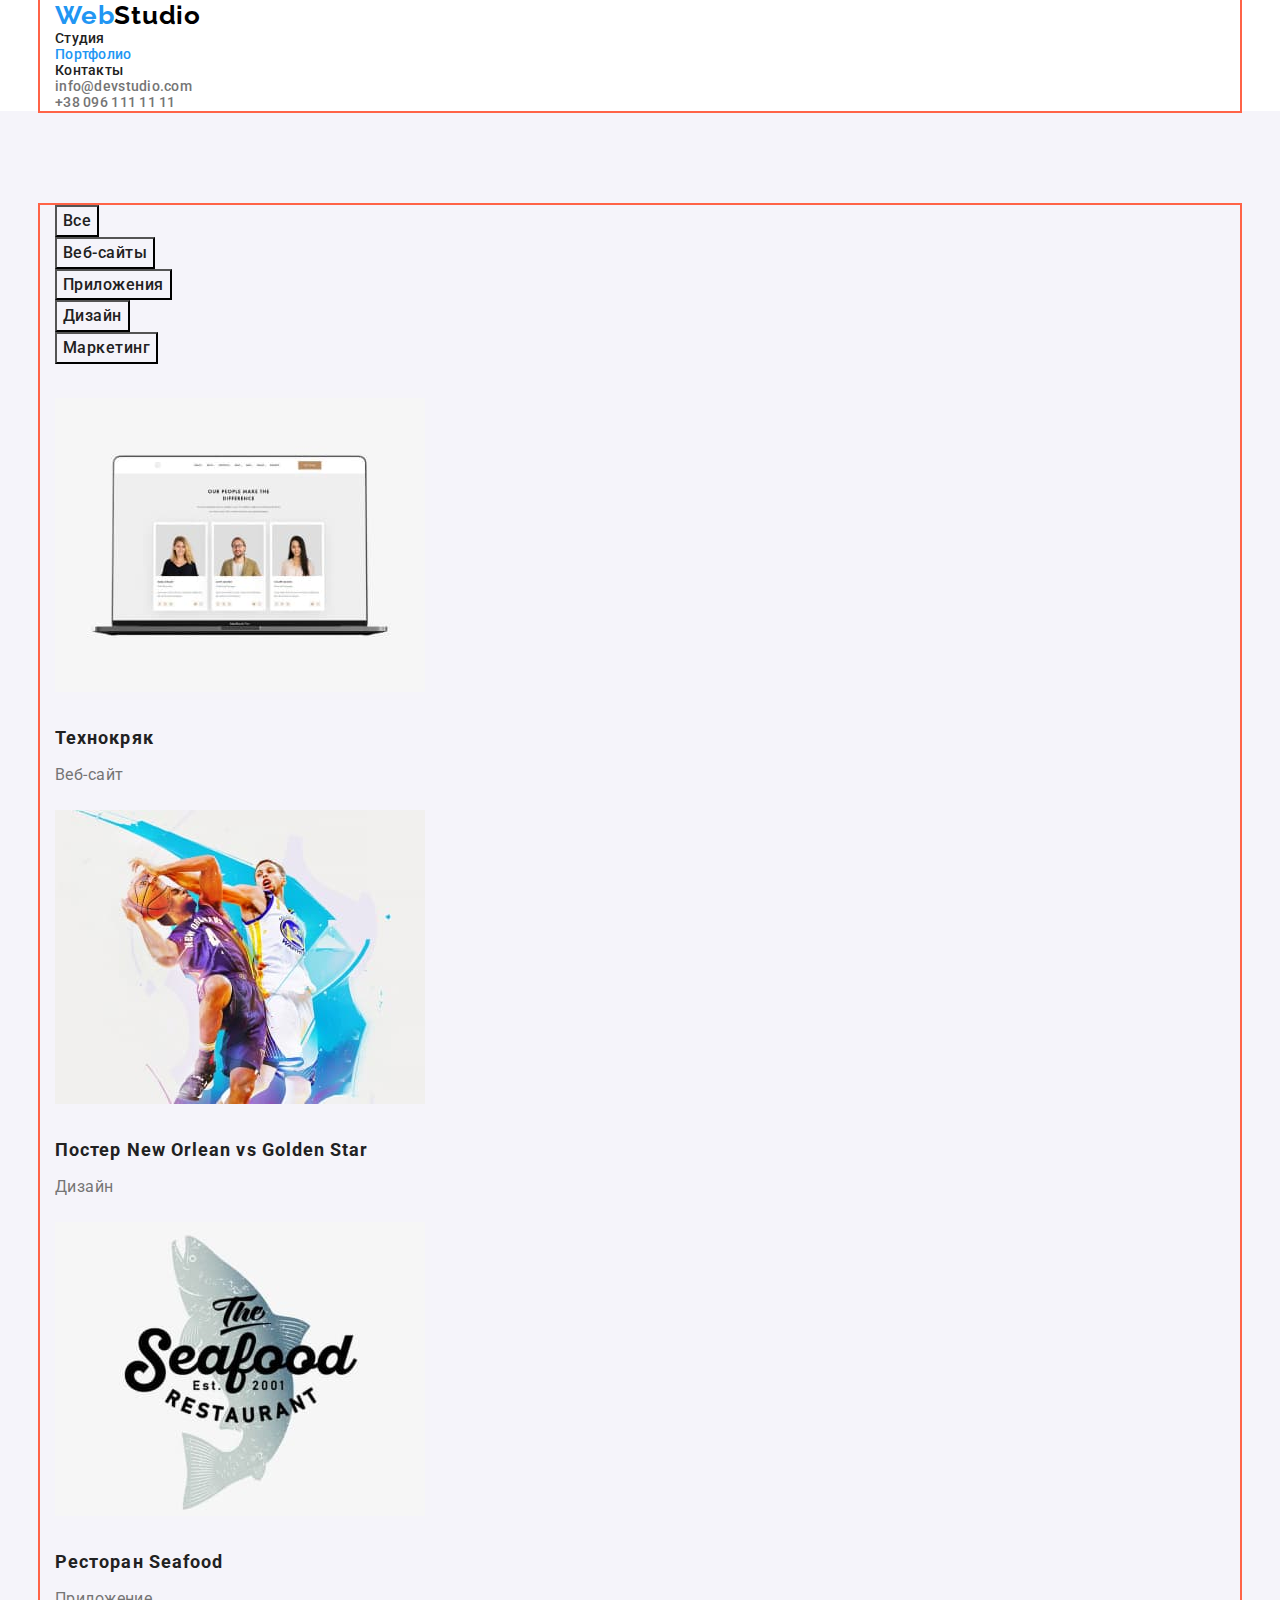
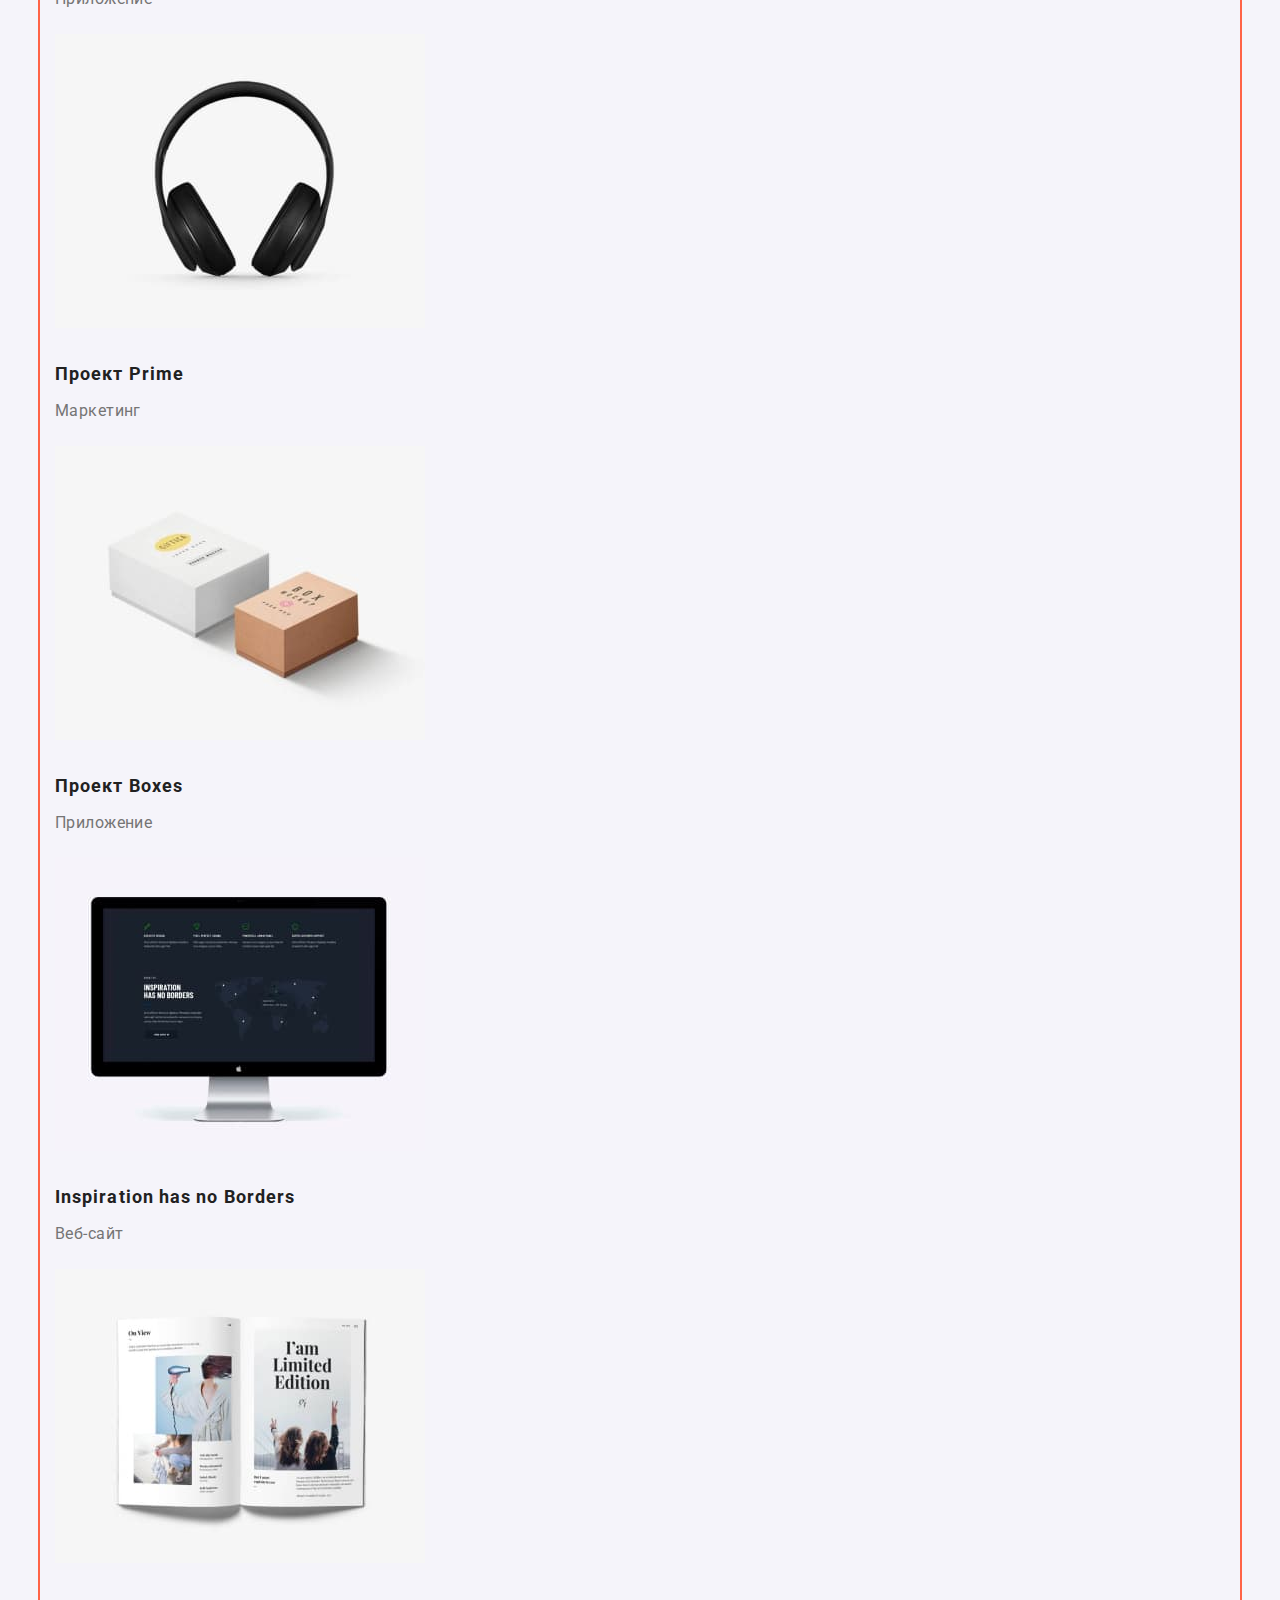
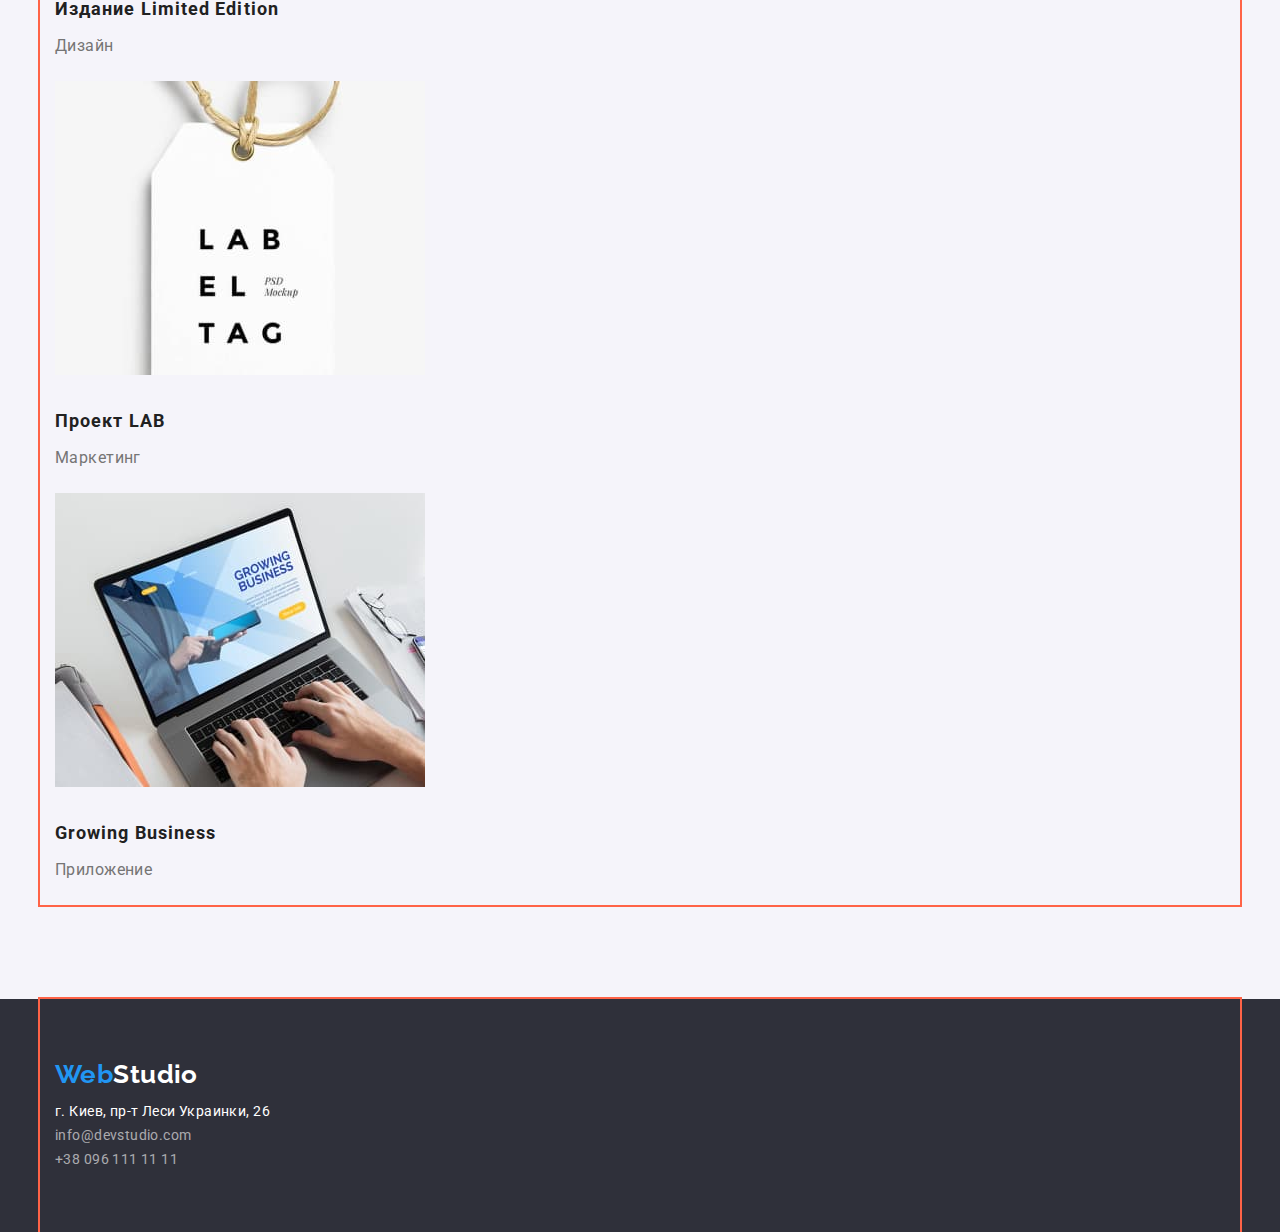
==== commit 6380a015: "исправляет хедер в портфолио" ====
--- a/portfolio.html
+++ b/portfolio.html
@@ -25,8 +25,8 @@
     
                 <!-- Список ссылок на другие страницы проекта -->
                 <ul class="site-nav list">
-                    <li><a href="./index.html" class="link current">Студия</a></li>
-                    <li><a href="./portfolio.html" class="link">Портфолио</a></li>
+                    <li><a href="./index.html" class="link">Студия</a></li>
+                    <li><a href="./portfolio.html" class="link current">Портфолио</a></li>
                     <li><a href="" class="link">Контакты</a></li>
                 </ul>
             </nav>
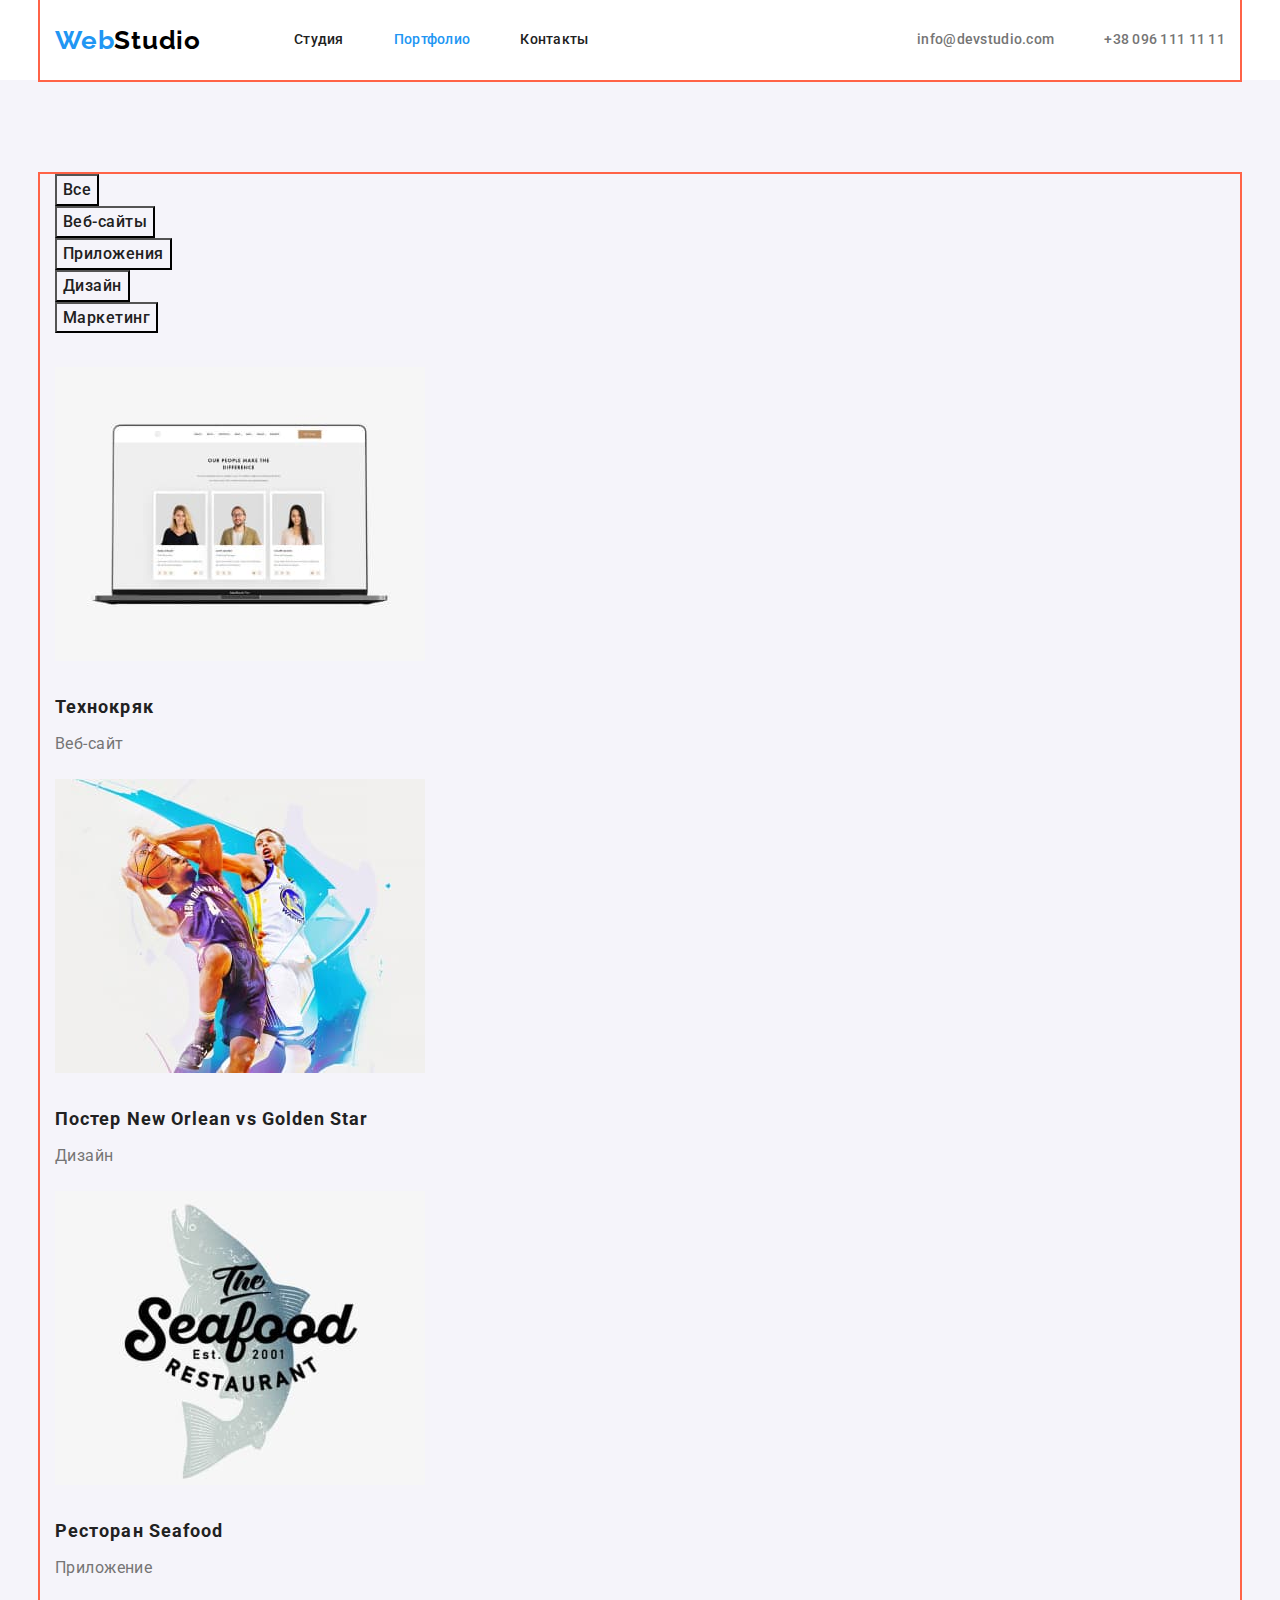
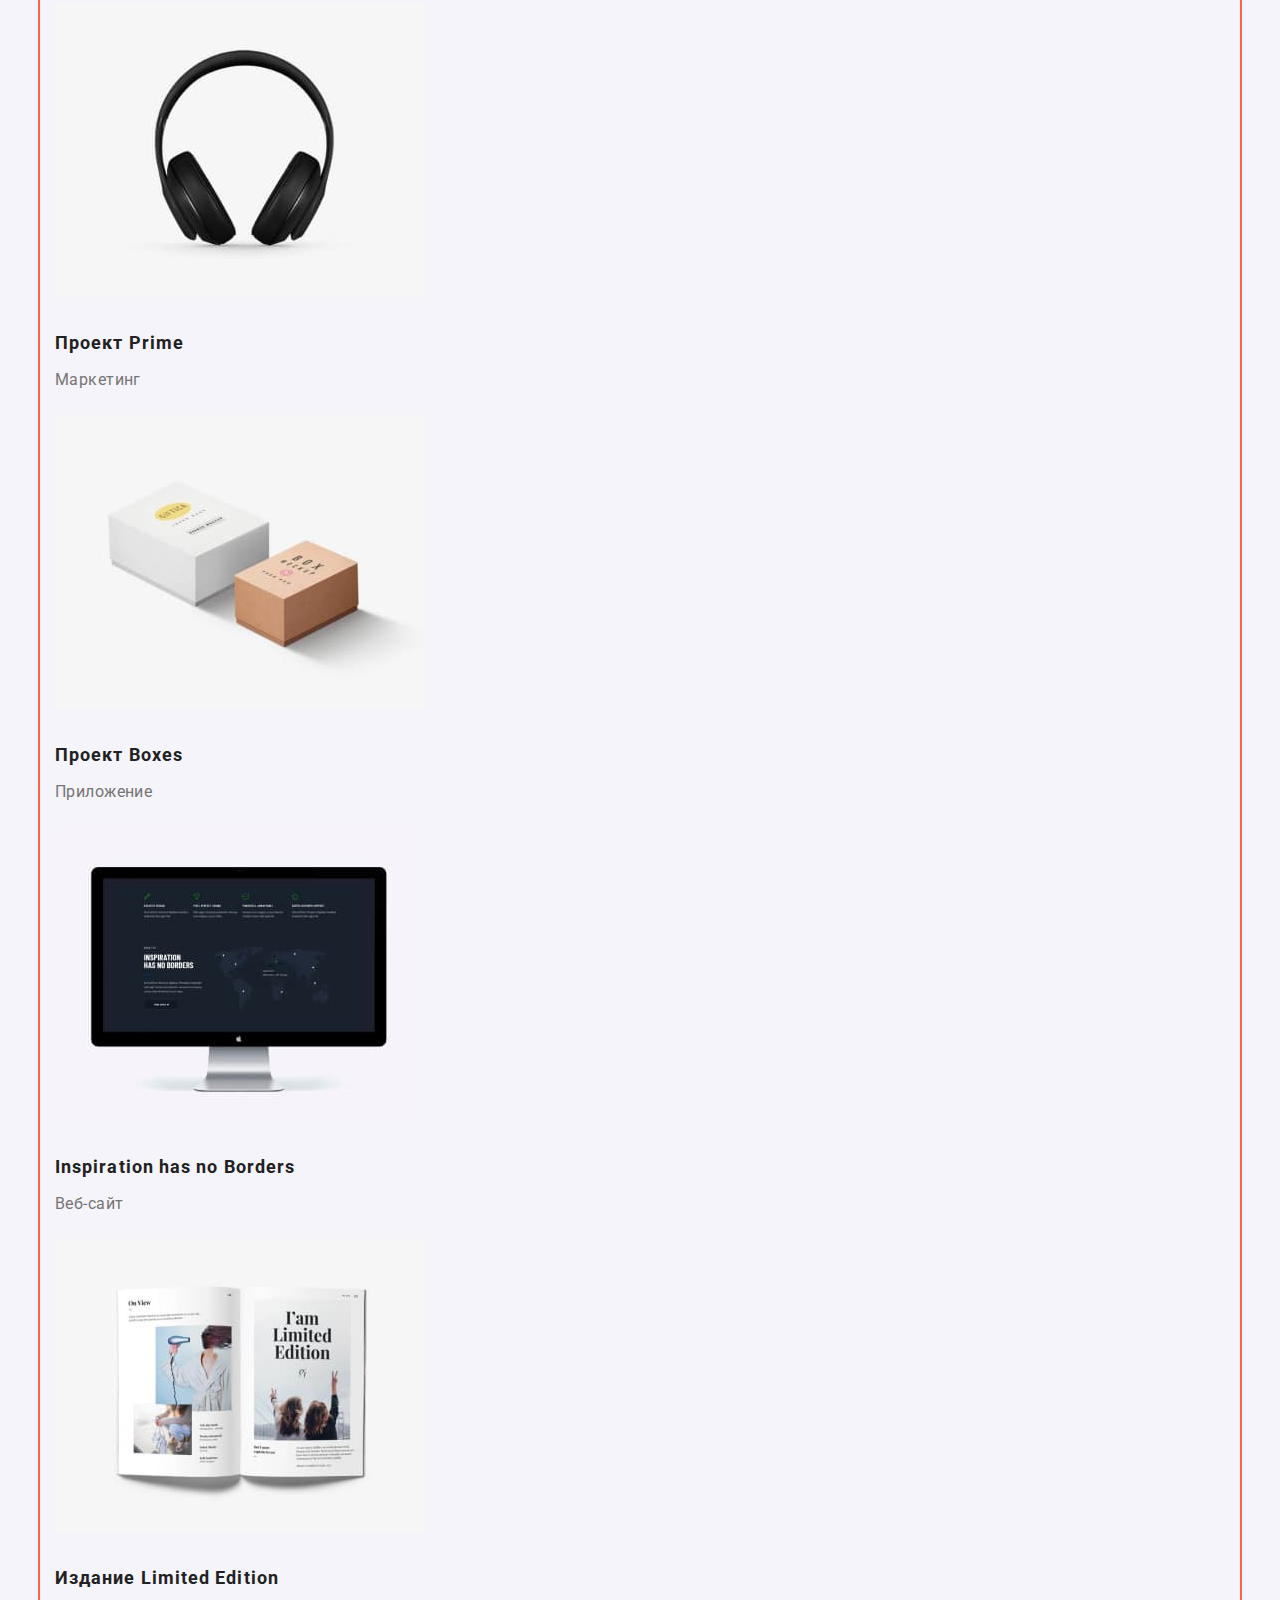
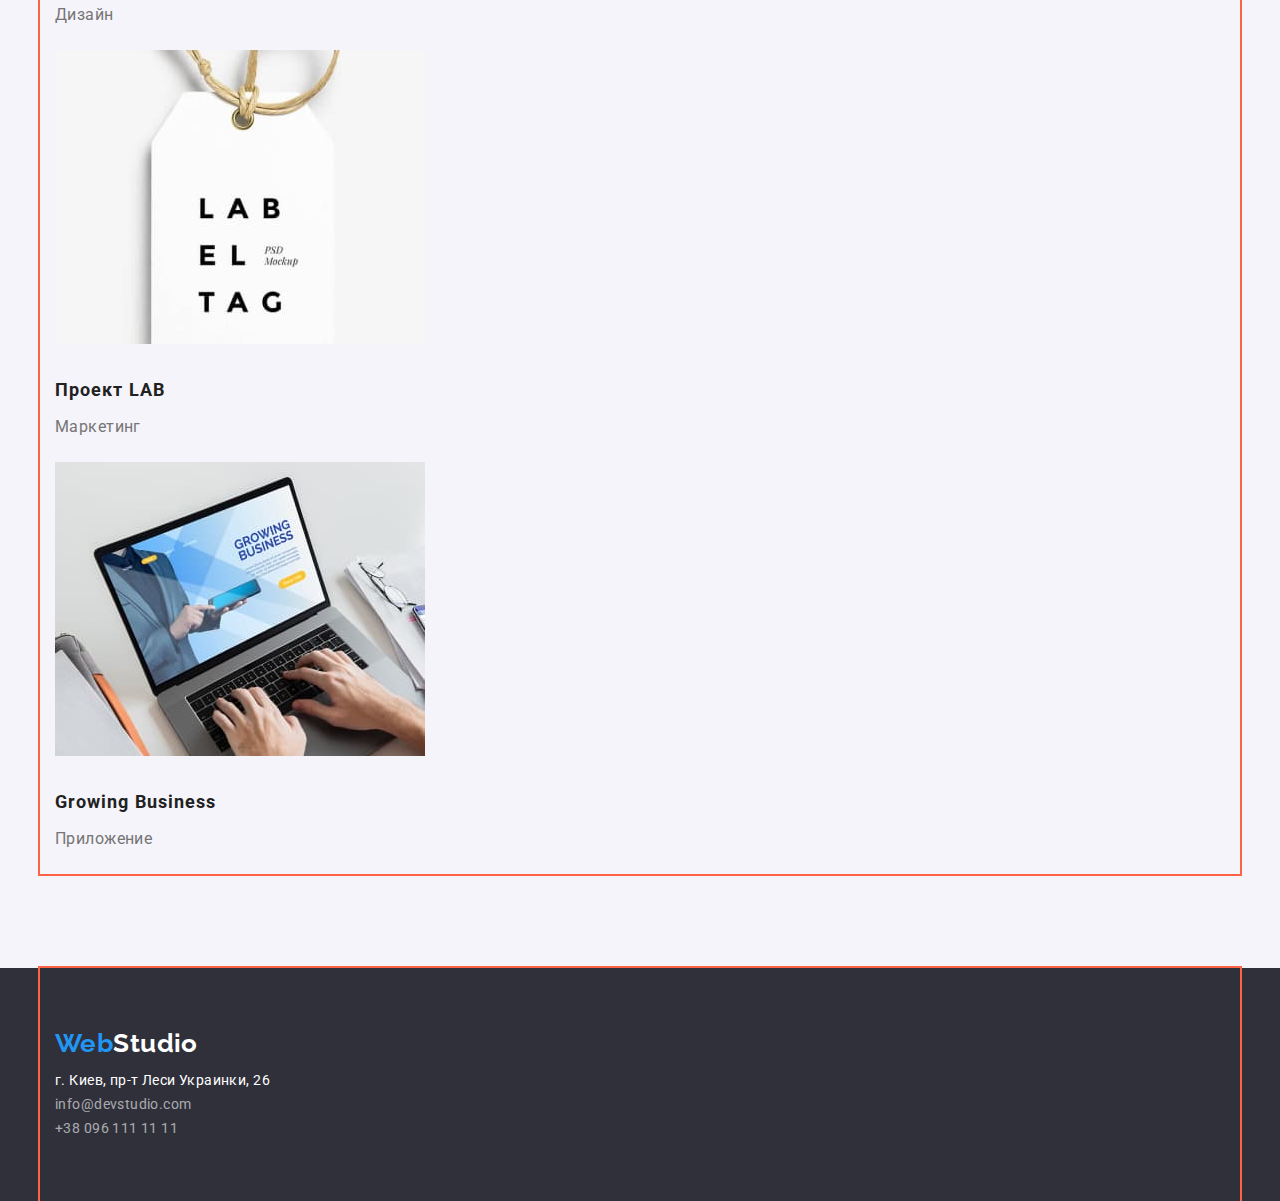
==== commit 1607541f: "Добавлены Флексбоксы для хедера и индекс.хтмл" ====
--- a/portfolio.html
+++ b/portfolio.html
@@ -18,23 +18,23 @@
 <body>
     <!-- Шапка сайта -->
     <header class="header">
-        <div class="container">
-            <nav>
+        <div class="container main-nav">
+            <nav class="logo-nav">
                 <!-- Логотип -->
                 <a lang="en" href="" class="header-logo link"><span>Web</span>Studio</a>
     
                 <!-- Список ссылок на другие страницы проекта -->
                 <ul class="site-nav list">
-                    <li><a href="./index.html" class="link">Студия</a></li>
-                    <li><a href="./portfolio.html" class="link current">Портфолио</a></li>
-                    <li><a href="" class="link">Контакты</a></li>
+                    <li class="item"><a href="./index.html" class="link">Студия</a></li>
+                    <li class="item"><a href="./portfolio.html" class="link current">Портфолио</a></li>
+                    <li class="item"><a href="" class="link">Контакты</a></li>
                 </ul>
             </nav>
     
             <!-- Контактные данные -->
             <ul class="contact-nav list">
-                <li><a href="mailto:info@devstudio.com" class="link">info@devstudio.com</a></li>
-                <li><a href="tel:+380961111111" class="link">+38 096 111 11 11</a></li>
+                <li class="item"><a href="mailto:info@devstudio.com" class="link">info@devstudio.com</a></li>
+                <li class="item"><a href="tel:+380961111111" class="link">+38 096 111 11 11</a></li>
             </ul>
         </div>
     </header>
--- a/css/styles.css
+++ b/css/styles.css
@@ -39,6 +39,16 @@
   outline: 2px solid tomato;
 }
 
+/* Убираем подчёркивания и точки списка, задаём глобальные значения классов */
+.link {
+  text-decoration: none;
+}
+.list {
+  margin: 0;
+  padding: 0;
+  list-style: none;
+}
+
 /* ОФОРМЛЕНИЕ ХЕДЕРА */
 .header {
   color: var(--title-text-color);
@@ -64,11 +74,49 @@
 }
 
 /* Меню навигации и контактов */
+.container.main-nav {
+  display: flex;
+  align-items: center;
+}
+
+.header-logo.link {
+  margin-right: 93px;
+  display: block;
+}
+
+.logo-nav {
+  display: flex;
+  align-items: center;
+}
+
+.site-nav {
+  display: flex;
+}
+
+.site-nav .item + .item {
+  margin-left: 50px;
+}
+
+.contact-nav {
+  display: flex;
+  margin-left: auto;
+}
+
+.contact-nav .item + .item {
+  margin-left: 50px;
+}
+
 .site-nav .link {
+  display: block;
+  padding-top: 32px;
+  padding-bottom: 32px;
   color: var(--title-text-color);
 }
 
 .contact-nav .link {
+  display: block;
+  padding-top: 32px;
+  padding-bottom: 32px;
   color: var(--primary-text-color);
 }
 
@@ -120,17 +168,21 @@
   padding-bottom: 0;
 }
 
-/* Убираем подчёркивания и точки списка, задаём глобальные значения классов */
-.link {
-  text-decoration: none;
-}
-.list {
-  margin: 0;
-  padding: 0;
-  list-style: none;
-}
-
 /* Наши особенности, примеры, пиццамейкеры, портфолио */
+.features-list {
+  display: flex;
+  flex-wrap: wrap;
+}
+
+.features-list .item {
+  width: 270px;
+  margin-right: 30px;
+}
+
+.features-list .item:last-child {
+  margin-right: 0;
+}
+
 .features-list .title {
   text-transform: uppercase;
   margin-top: 0;
@@ -152,6 +204,16 @@
 
 .examples-list {
   margin-top: 50px;
+  display: flex;
+  margin-bottom: 0;
+}
+
+.examples-list .item {
+  margin-right: 30px;
+}
+
+.examples-list .item:last-child {
+  margin-right: 0;
 }
 
 .team-title {
@@ -162,6 +224,16 @@
 
 .team-list {
   margin-top: 50px;
+  display: flex;
+  flex-wrap: wrap;
+}
+
+.team-list .item {
+  margin-right: 30px;
+}
+
+.team-list .item:last-child {
+  margin-right: 0;
 }
 
 .team-list .title {
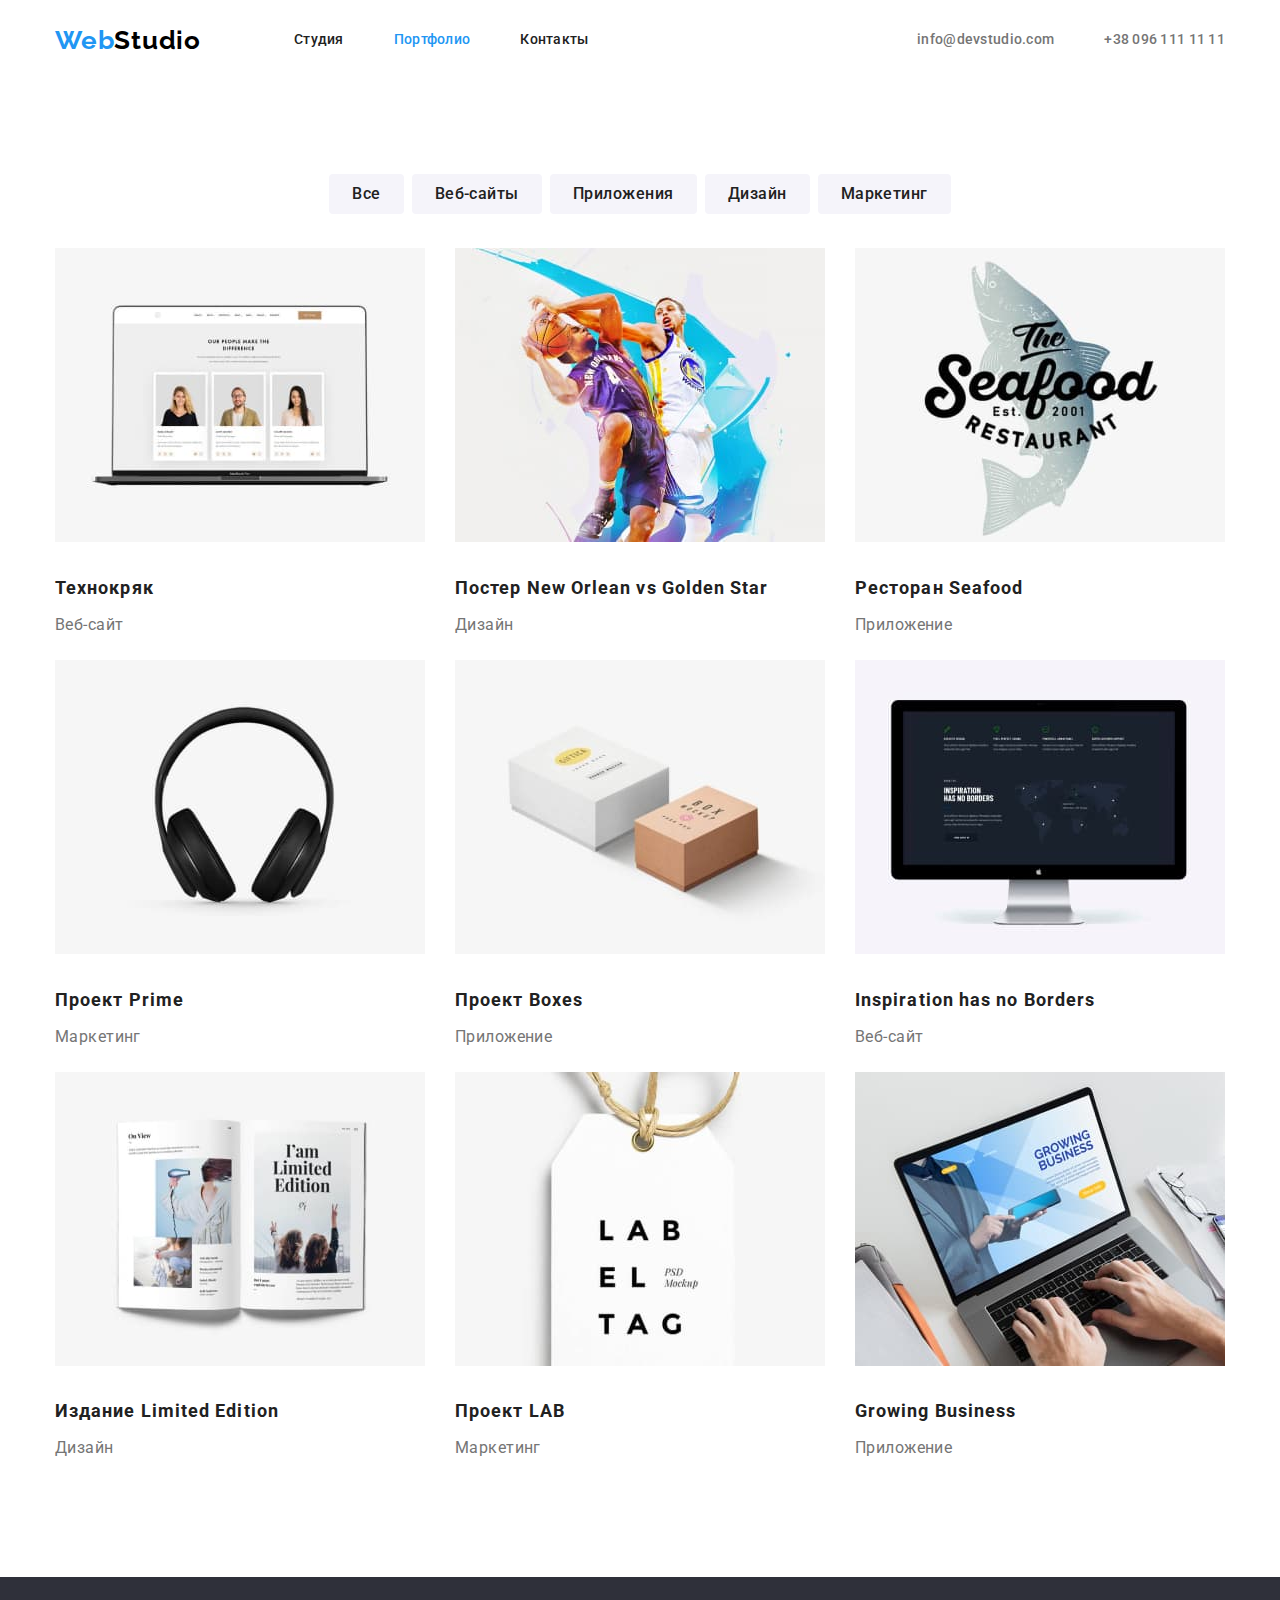
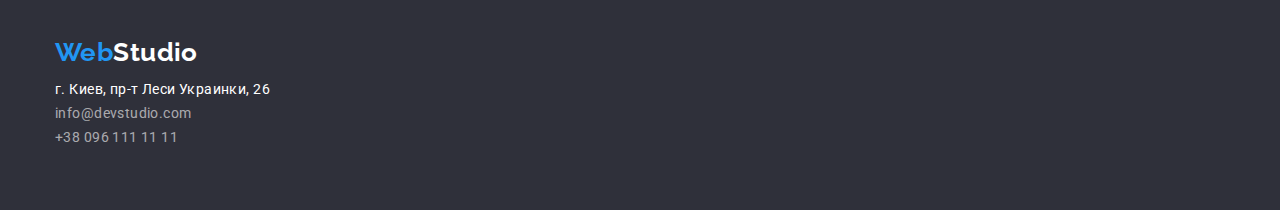
==== commit 0ecd2519: "Добавляет флексбоксы в портфолио" ====
--- a/portfolio.html
+++ b/portfolio.html
@@ -47,72 +47,72 @@
                 
                 <!-- Список кнопок-фильтров -->
                 <ul class="buttons-list list">
-                    <li><button type="button" class="button secondary">Все</button></li>
-                    <li><button type="button" class="button secondary">Веб-сайты</button></li>
-                    <li><button type="button" class="button secondary">Приложения</button></li>
-                    <li><button type="button" class="button secondary">Дизайн</button></li>
-                    <li><button type="button" class="button secondary">Маркетинг</button></li>
+                    <li class="item"><button type="button" class="button secondary">Все</button></li>
+                    <li class="item"><button type="button" class="button secondary">Веб-сайты</button></li>
+                    <li class="item"><button type="button" class="button secondary">Приложения</button></li>
+                    <li class="item"><button type="button" class="button secondary">Дизайн</button></li>
+                    <li class="item"><button type="button" class="button secondary">Маркетинг</button></li>
                 </ul>
                 
                 <!-- Список примеров работ -->
                 <ul class="portfolio-list list">
-                    <li>
+                    <li class="item">
                         <a href="" class="link">
                             <img width="370" height="294" src="./images/portfolio1.jpg" alt="Дизайн страницы с сотрудниками">
                             <h2 class="title">Технокряк</h2>
                             <p class="portfolio-description">Веб-сайт</p>
                         </a>
                     </li>
-                    <li>
+                    <li class="item">
                         <a href="" class="link">
                             <img width="370" height="294" src="./images/portfolio2.jpg" alt="Два баскетболиста">
                             <h2 class="title">Постер <span lang="en">New Orlean vs Golden Star</span></h2>
                             <p class="portfolio-description">Дизайн</p>
                         </a>
                     </li>
-                    <li>
+                    <li class="item">
                         <a href="" class="link">
                             <img width="370" height="294" src="./images/portfolio3.jpg" alt="Рыба и название ресторана">
                             <h2 class="title">Ресторан <span lang="en">Seafood</span></h2>
                             <p class="portfolio-description">Приложение</p>
                         </a>
                     </li>
-                    <li>
+                    <li class="item">
                         <a href="" class="link">
                             <img width="370" height="294" src="./images/portfolio4.jpg" alt="Наушники">
                             <h2 class="title">Проект <span lang="en">Prime</span></h2>
                             <p class="portfolio-description">Маркетинг</p>
                         </a>
                     </li>
-                    <li>
+                    <li class="item">
                         <a href="" class="link">
                             <img width="370" height="294" src="./images/portfolio5.jpg" alt="Две коробки">
                             <h2 class="title">Проект <span lang="en">Boxes</span></h2>
                             <p class="portfolio-description">Приложение</p>
                         </a>
                     </li>
-                    <li>
+                    <li class="item">
                         <a href="" class="link">
                             <img width="370" height="294" src="./images/portfolio6.jpg" alt="Монитор с запущенным сайтом">
                             <h2 class="title" lang="en">Inspiration has no Borders</h2>
                             <p class="portfolio-description">Веб-сайт</p>
                         </a>
                     </li>
-                    <li>
+                    <li class="item">
                         <a href="" class="link">
                             <img width="370" height="294" src="./images/portfolio7.jpg" alt="Книга">
                             <h2 class="title">Издание <span lang="en">Limited Edition</span></h2>
                             <p class="portfolio-description">Дизайн</p>
                         </a>
                     </li>
-                    <li>
+                    <li class="item">
                         <a href="" class="link">
                             <img width="370" height="294" src="./images/portfolio8.jpg" alt="Бирка с надписью">
                             <h2 class="title">Проект <span lang="en">LAB</span></h2>
                             <p class="portfolio-description">Маркетинг</p>
                         </a>
                     </li>
-                    <li>
+                    <li class="item">
                         <a href="" class="link">
                             <img width="370" height="294" src="./images/portfolio9.jpg" alt="Ноутбук с запущенным сайтом">
                             <h2 class="title" lang="en">Growing Business</h2>
--- a/css/styles.css
+++ b/css/styles.css
@@ -36,7 +36,7 @@
   width: 1200px;
   padding-left: 15px;
   padding-right: 15px;
-  outline: 2px solid tomato;
+  /* outline: 2px solid tomato; */
 }
 
 /* Убираем подчёркивания и точки списка, задаём глобальные значения классов */
@@ -159,7 +159,7 @@
   padding-top: 94px;
   padding-bottom: 94px;
 }
-.section:last-child {
+.section.last-section {
   background-color: var(--secondary-background-color);
 }
 
@@ -252,8 +252,27 @@
   padding-bottom: 30px;
 }
 
+.buttons-list {
+  display: flex;
+  justify-content: center;
+}
+
+.buttons-list .item + .item {
+  margin-left: 8px;
+}
+
 .portfolio-list {
+  display: flex;
+  flex-wrap: wrap;
   margin-top: 34px;
+}
+
+.portfolio-list .item {
+  margin-right: 30px;
+}
+
+.portfolio-list .item:nth-child(3n + 3) {
+  margin-right: 0px;
 }
 
 .portfolio-list .title {
@@ -299,6 +318,7 @@
 
   color: var(--primary-white-color);
   background-color: var(--accent-color);
+  box-shadow: 0px 4px 4px rgba(0, 0, 0, 0.15);
 
   font-weight: 700;
   font-size: 16px;
@@ -309,13 +329,21 @@
 }
 
 .button.secondary {
+  display: inline-block;
+  border-radius: 4px;
+  padding-top: 6px;
+  padding-right: 22px;
+  padding-bottom: 6px;
+  padding-left: 22px;
+  text-align: center;
+
   color: var(--title-text-color);
   background-color: var(--secondary-background-color);
+  border: 1px solid transparent;
 
   font-weight: 500;
   font-size: 16px;
   line-height: 1.62;
-
   letter-spacing: 0.03em;
 }
 
@@ -323,6 +351,8 @@
 .button.secondary:focus {
   color: var(--primary-white-color);
   background-color: var(--accent-color);
+  box-shadow: 0px 3px 1px rgba(0, 0, 0, 0.1), 0px 1px 2px rgba(0, 0, 0, 0.08),
+    0px 2px 2px rgba(0, 0, 0, 0.12);
 }
 
 /* ОФОРМЛЕНИЕ ФУТЕРА */
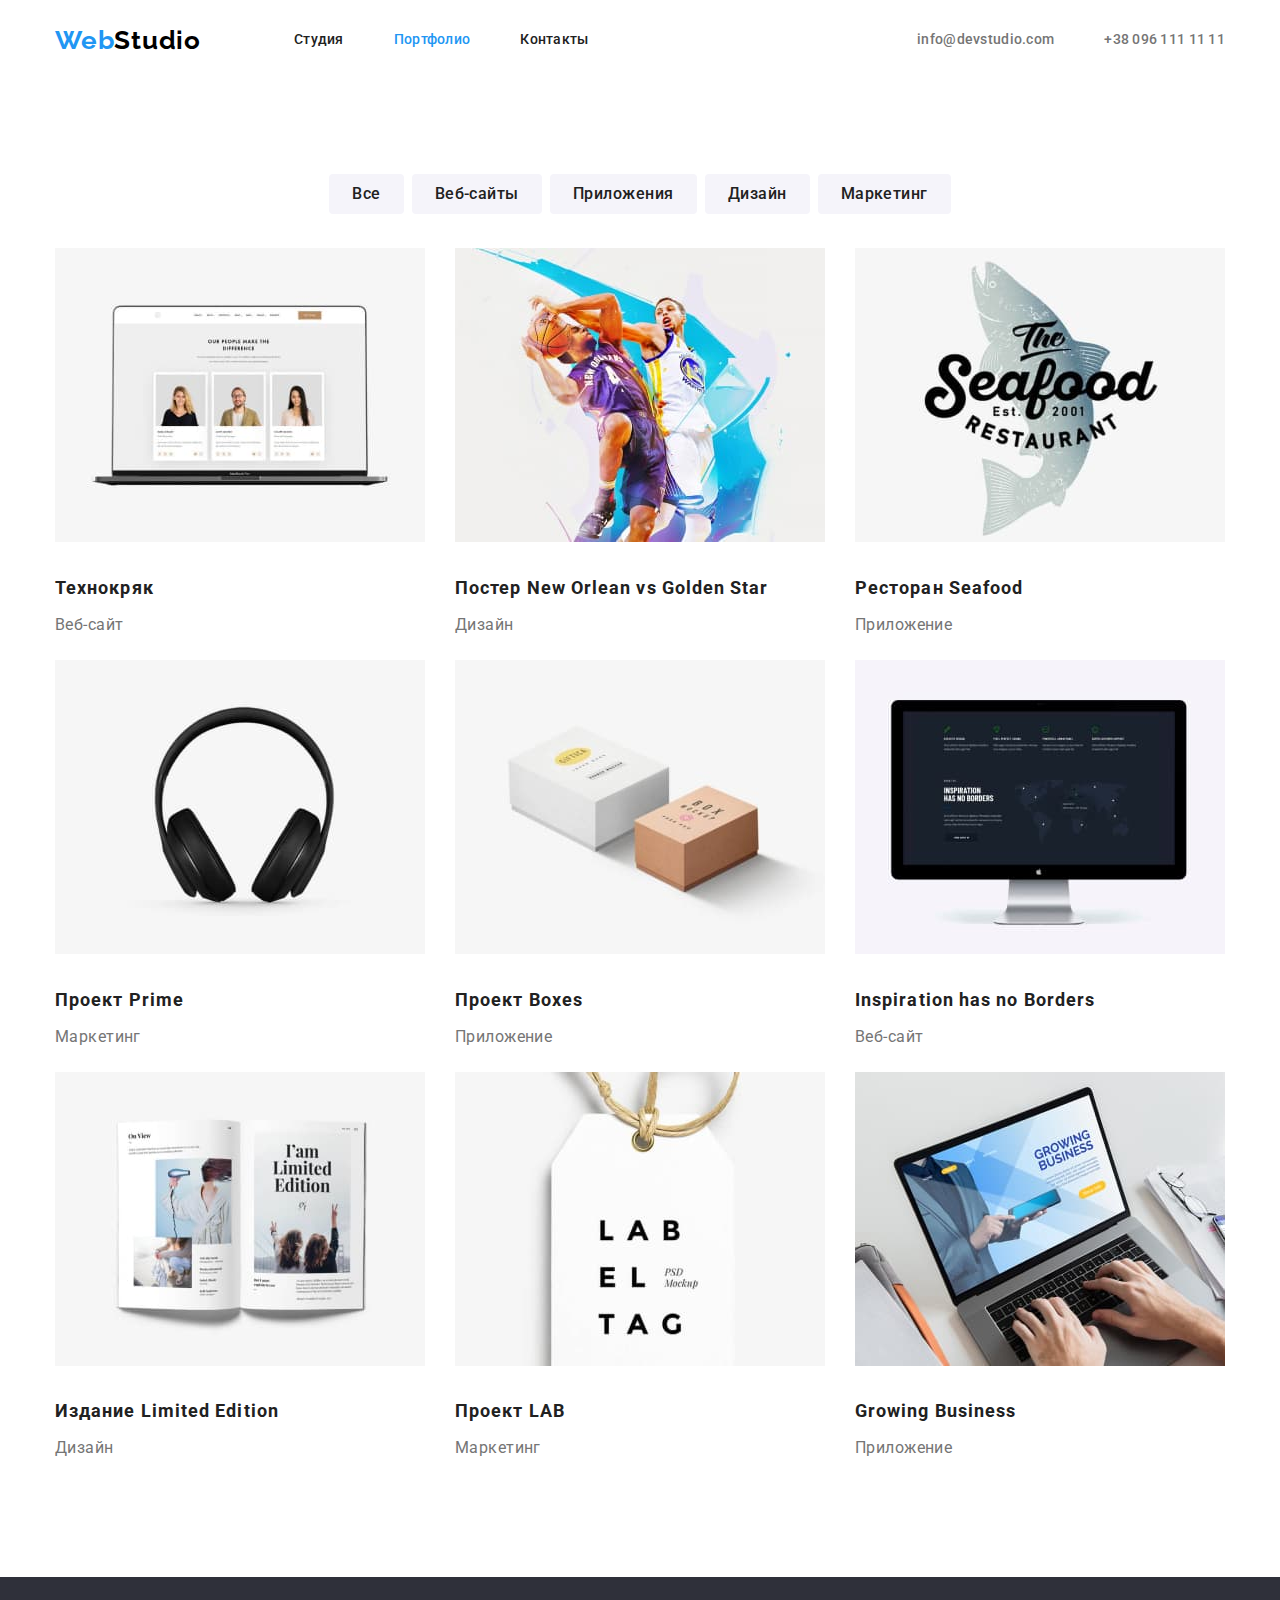
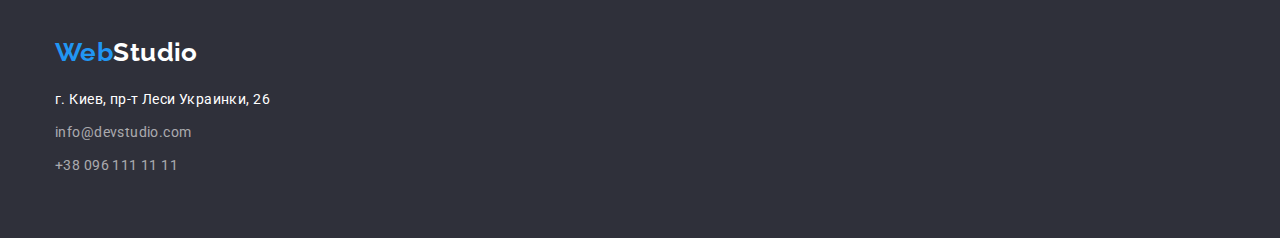
==== commit 31c3e92c: "Изменена разметка для футера" ====
--- a/portfolio.html
+++ b/portfolio.html
@@ -133,9 +133,9 @@
             <!-- Адрес компании -->
             <address class="address">
                 <ul class="address-nav list">
-                    <li><a href="" class="link first">г. Киев, пр-т Леси Украинки, 26</a></li>
-                    <li><a href="mailto:info@devstudio.com" class="link second">info@devstudio.com</a></li>
-                    <li><a href="tel:+380961111111" class="link second">+38 096 111 11 11</a></li>
+                    <li class="item"><a href="" class="link first">г. Киев, пр-т Леси Украинки, 26</a></li>
+                    <li class="item"><a href="mailto:info@devstudio.com" class="link second">info@devstudio.com</a></li>
+                    <li class="item"><a href="tel:+380961111111" class="link second">+38 096 111 11 11</a></li>
                 </ul>
             </address>
         </div>
--- a/css/styles.css
+++ b/css/styles.css
@@ -136,11 +136,17 @@
 .hero {
   background-color: var(--footer-backgroud-color);
   text-align: center;
+  padding-top: 200px;
+  padding-bottom: 200px;
 }
 
 .hero-title {
   margin-top: 0;
-  margin-bottom: 0;
+  margin-bottom: 0px;
+  margin-left: auto;
+  margin-right: auto;
+  width: 696px;
+  height: 120px;
 
   color: var(--primary-white-color);
 
@@ -152,7 +158,16 @@
 }
 
 .hidden {
-  display: none;
+  position: absolute;
+  white-space: nowrap;
+  width: 1px;
+  height: 1px;
+  overflow: hidden;
+  border: 0;
+  padding: 0;
+  clip: rect(0 0 0 0);
+  clip-path: inset(50%);
+  margin: -1px;
 }
 
 .section {
@@ -160,12 +175,12 @@
   padding-bottom: 94px;
 }
 .section.last-section {
+  padding-top: 0;
   background-color: var(--secondary-background-color);
 }
 
 .section-no-padding {
   padding-top: 0;
-  padding-bottom: 0;
 }
 
 /* Наши особенности, примеры, пиццамейкеры, портфолио */
@@ -214,6 +229,10 @@
 
 .examples-list .item:last-child {
   margin-right: 0;
+}
+
+.examples-list img {
+  display: block;
 }
 
 .team-title {
@@ -313,12 +332,15 @@
 }
 
 .button.primary {
+  display: inline-block;
   margin-top: 30px;
-  display: inline-block;
+  padding: 10px 32px;
 
   color: var(--primary-white-color);
   background-color: var(--accent-color);
   box-shadow: 0px 4px 4px rgba(0, 0, 0, 0.15);
+  border-radius: 4px;
+  border: 1px solid transparent;
 
   font-weight: 700;
   font-size: 16px;
@@ -357,6 +379,8 @@
 
 /* ОФОРМЛЕНИЕ ФУТЕРА */
 .footer {
+  padding-top: 60px;
+  padding-bottom: 60px;
   background-color: var(--footer-backgroud-color);
 }
 
@@ -366,7 +390,6 @@
 
 /* Логотип в футере*/
 .footer-logo {
-  padding-top: 60px;
   display: block;
 
   color: var(--primary-white-color);
@@ -383,7 +406,7 @@
 
 /* Контактные данные в футере */
 .address-nav {
-  margin-top: 10px;
+  margin-top: 20px;
 }
 
 .link.first {
@@ -401,7 +424,7 @@
   color: var(--accent-color);
 }
 
-.address-nav a[href='tel:+380961111111'] {
-  padding-bottom: 60px;
-  display: block;
-}
+.address-nav .item + .item {
+  margin-top: 9px;
+  margin-bottom: 0;
+}
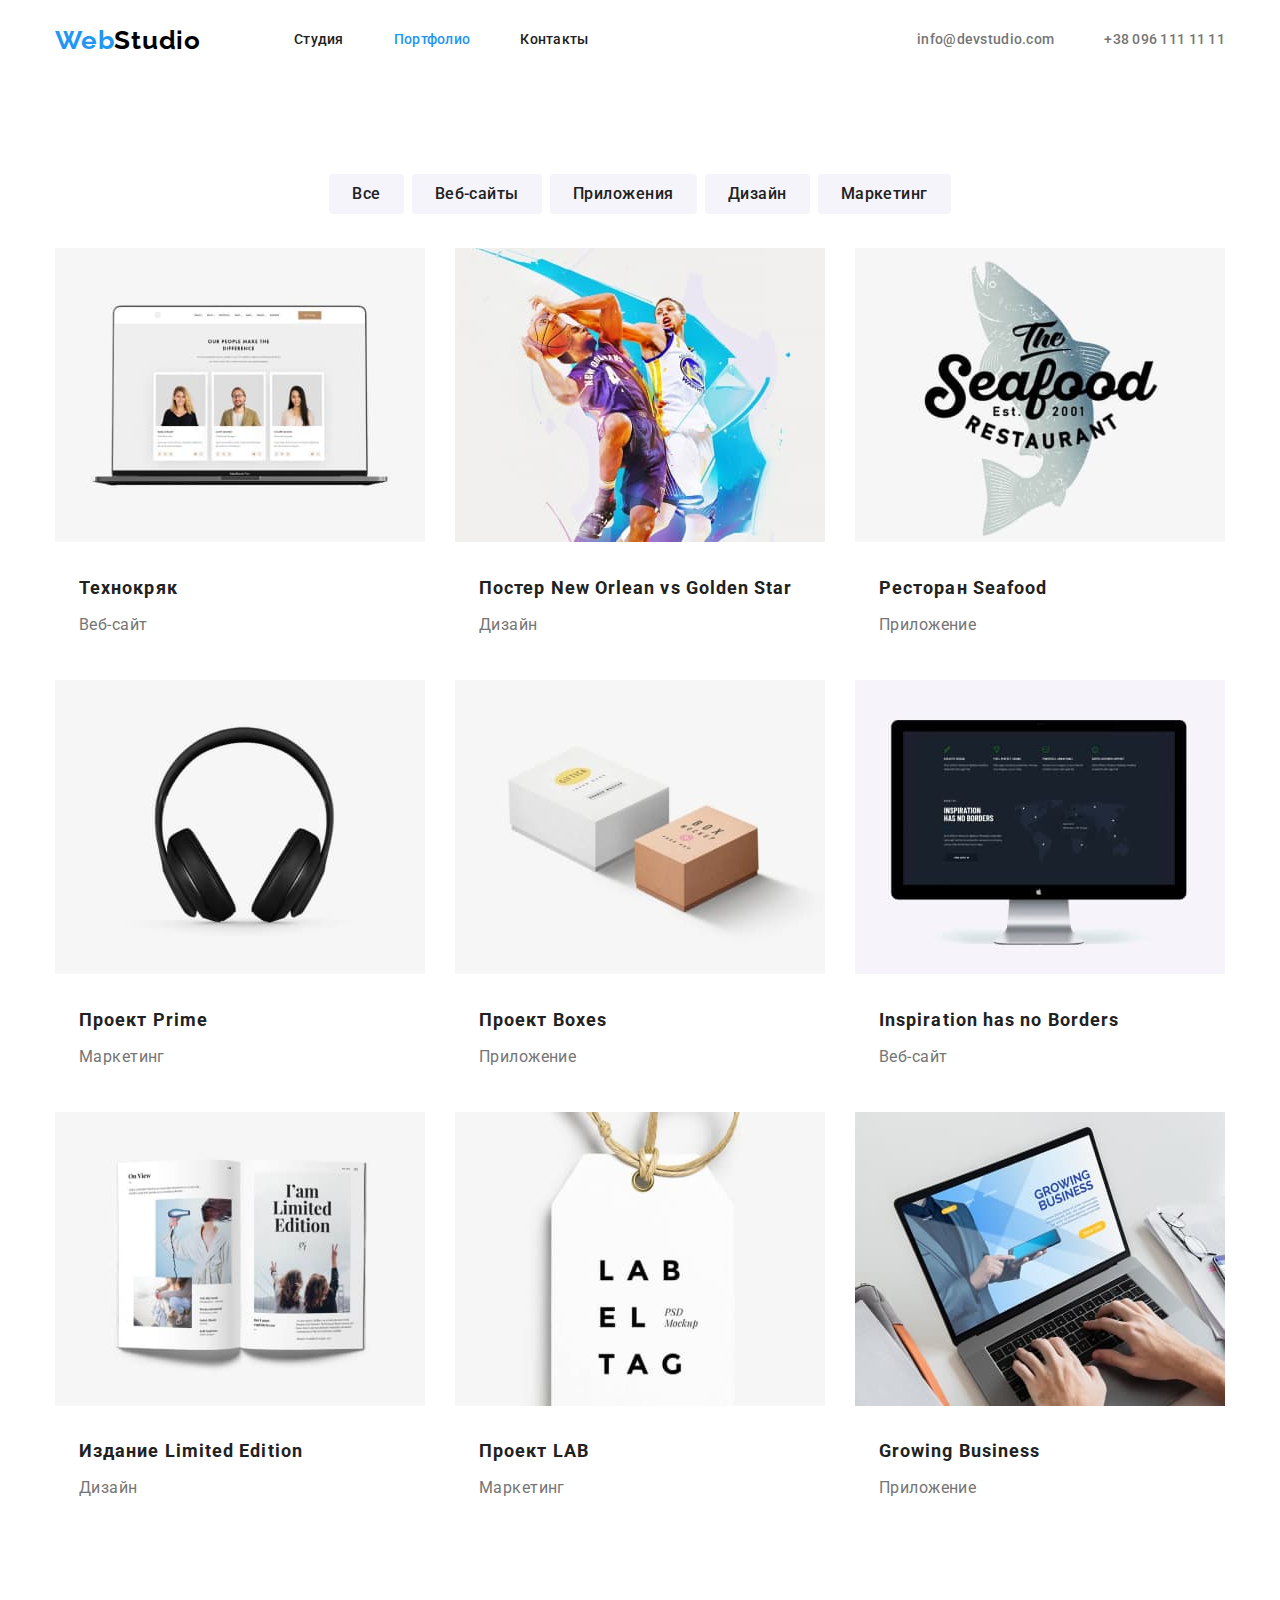
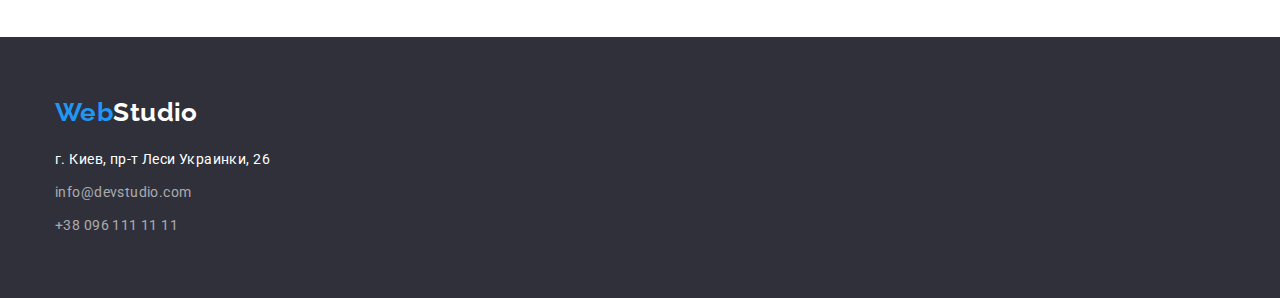
==== commit cafe7eaf: "Изменена разметка в мэйне портфолио" ====
--- a/portfolio.html
+++ b/portfolio.html
@@ -59,64 +59,82 @@
                     <li class="item">
                         <a href="" class="link">
                             <img width="370" height="294" src="./images/portfolio1.jpg" alt="Дизайн страницы с сотрудниками">
-                            <h2 class="title">Технокряк</h2>
-                            <p class="portfolio-description">Веб-сайт</p>
+                            <div class="portfolio-list-container">
+                                <h2 class="title">Технокряк</h2>
+                                <p class="portfolio-description">Веб-сайт</p>
+                            </div>                            
                         </a>
                     </li>
                     <li class="item">
                         <a href="" class="link">
                             <img width="370" height="294" src="./images/portfolio2.jpg" alt="Два баскетболиста">
-                            <h2 class="title">Постер <span lang="en">New Orlean vs Golden Star</span></h2>
-                            <p class="portfolio-description">Дизайн</p>
+                            <div class="portfolio-list-container">
+                                <h2 class="title">Постер <span lang="en">New Orlean vs Golden Star</span></h2>
+                                <p class="portfolio-description">Дизайн</p>
+                            </div>                            
                         </a>
                     </li>
                     <li class="item">
                         <a href="" class="link">
                             <img width="370" height="294" src="./images/portfolio3.jpg" alt="Рыба и название ресторана">
-                            <h2 class="title">Ресторан <span lang="en">Seafood</span></h2>
-                            <p class="portfolio-description">Приложение</p>
+                            <div class="portfolio-list-container">
+                                <h2 class="title">Ресторан <span lang="en">Seafood</span></h2>
+                                <p class="portfolio-description">Приложение</p>
+                            </div>                            
                         </a>
                     </li>
                     <li class="item">
                         <a href="" class="link">
                             <img width="370" height="294" src="./images/portfolio4.jpg" alt="Наушники">
-                            <h2 class="title">Проект <span lang="en">Prime</span></h2>
-                            <p class="portfolio-description">Маркетинг</p>
+                            <div class="portfolio-list-container">
+                                <h2 class="title">Проект <span lang="en">Prime</span></h2>
+                                <p class="portfolio-description">Маркетинг</p>
+                            </div>                            
                         </a>
                     </li>
                     <li class="item">
                         <a href="" class="link">
                             <img width="370" height="294" src="./images/portfolio5.jpg" alt="Две коробки">
-                            <h2 class="title">Проект <span lang="en">Boxes</span></h2>
-                            <p class="portfolio-description">Приложение</p>
+                            <div class="portfolio-list-container">
+                                <h2 class="title">Проект <span lang="en">Boxes</span></h2>
+                                <p class="portfolio-description">Приложение</p>
+                            </div>                            
                         </a>
                     </li>
                     <li class="item">
                         <a href="" class="link">
                             <img width="370" height="294" src="./images/portfolio6.jpg" alt="Монитор с запущенным сайтом">
-                            <h2 class="title" lang="en">Inspiration has no Borders</h2>
-                            <p class="portfolio-description">Веб-сайт</p>
+                            <div class="portfolio-list-container">
+                                <h2 class="title" lang="en">Inspiration has no Borders</h2>
+                                <p class="portfolio-description">Веб-сайт</p>
+                            </div>                            
                         </a>
                     </li>
                     <li class="item">
                         <a href="" class="link">
                             <img width="370" height="294" src="./images/portfolio7.jpg" alt="Книга">
-                            <h2 class="title">Издание <span lang="en">Limited Edition</span></h2>
-                            <p class="portfolio-description">Дизайн</p>
+                            <div class="portfolio-list-container">
+                                <h2 class="title">Издание <span lang="en">Limited Edition</span></h2>
+                                <p class="portfolio-description">Дизайн</p>
+                            </div>                            
                         </a>
                     </li>
                     <li class="item">
                         <a href="" class="link">
                             <img width="370" height="294" src="./images/portfolio8.jpg" alt="Бирка с надписью">
-                            <h2 class="title">Проект <span lang="en">LAB</span></h2>
-                            <p class="portfolio-description">Маркетинг</p>
+                            <div class="portfolio-list-container">
+                                <h2 class="title">Проект <span lang="en">LAB</span></h2>
+                                <p class="portfolio-description">Маркетинг</p>
+                            </div>                            
                         </a>
                     </li>
                     <li class="item">
                         <a href="" class="link">
                             <img width="370" height="294" src="./images/portfolio9.jpg" alt="Ноутбук с запущенным сайтом">
-                            <h2 class="title" lang="en">Growing Business</h2>
-                            <p class="portfolio-description">Приложение</p>
+                            <div class="portfolio-list-container">
+                                <h2 class="title" lang="en">Growing Business</h2>
+                                <p class="portfolio-description">Приложение</p>
+                            </div>                            
                         </a>
                     </li>
                 </ul>
--- a/css/styles.css
+++ b/css/styles.css
@@ -146,7 +146,7 @@
   margin-left: auto;
   margin-right: auto;
   width: 696px;
-  height: 120px;
+  min-height: 120px;
 
   color: var(--primary-white-color);
 
@@ -271,6 +271,10 @@
   padding-bottom: 30px;
 }
 
+.team-list-container {
+  text-align: center;
+}
+
 .buttons-list {
   display: flex;
   justify-content: center;
@@ -310,6 +314,10 @@
 
   font-size: 16px;
   line-height: 1.87;
+}
+
+.portfolio-list-container {
+  margin: 20px 24px;
 }
 
 /* Заголовки */
@@ -375,6 +383,7 @@
   background-color: var(--accent-color);
   box-shadow: 0px 3px 1px rgba(0, 0, 0, 0.1), 0px 1px 2px rgba(0, 0, 0, 0.08),
     0px 2px 2px rgba(0, 0, 0, 0.12);
+  border-radius: 4px;
 }
 
 /* ОФОРМЛЕНИЕ ФУТЕРА */
